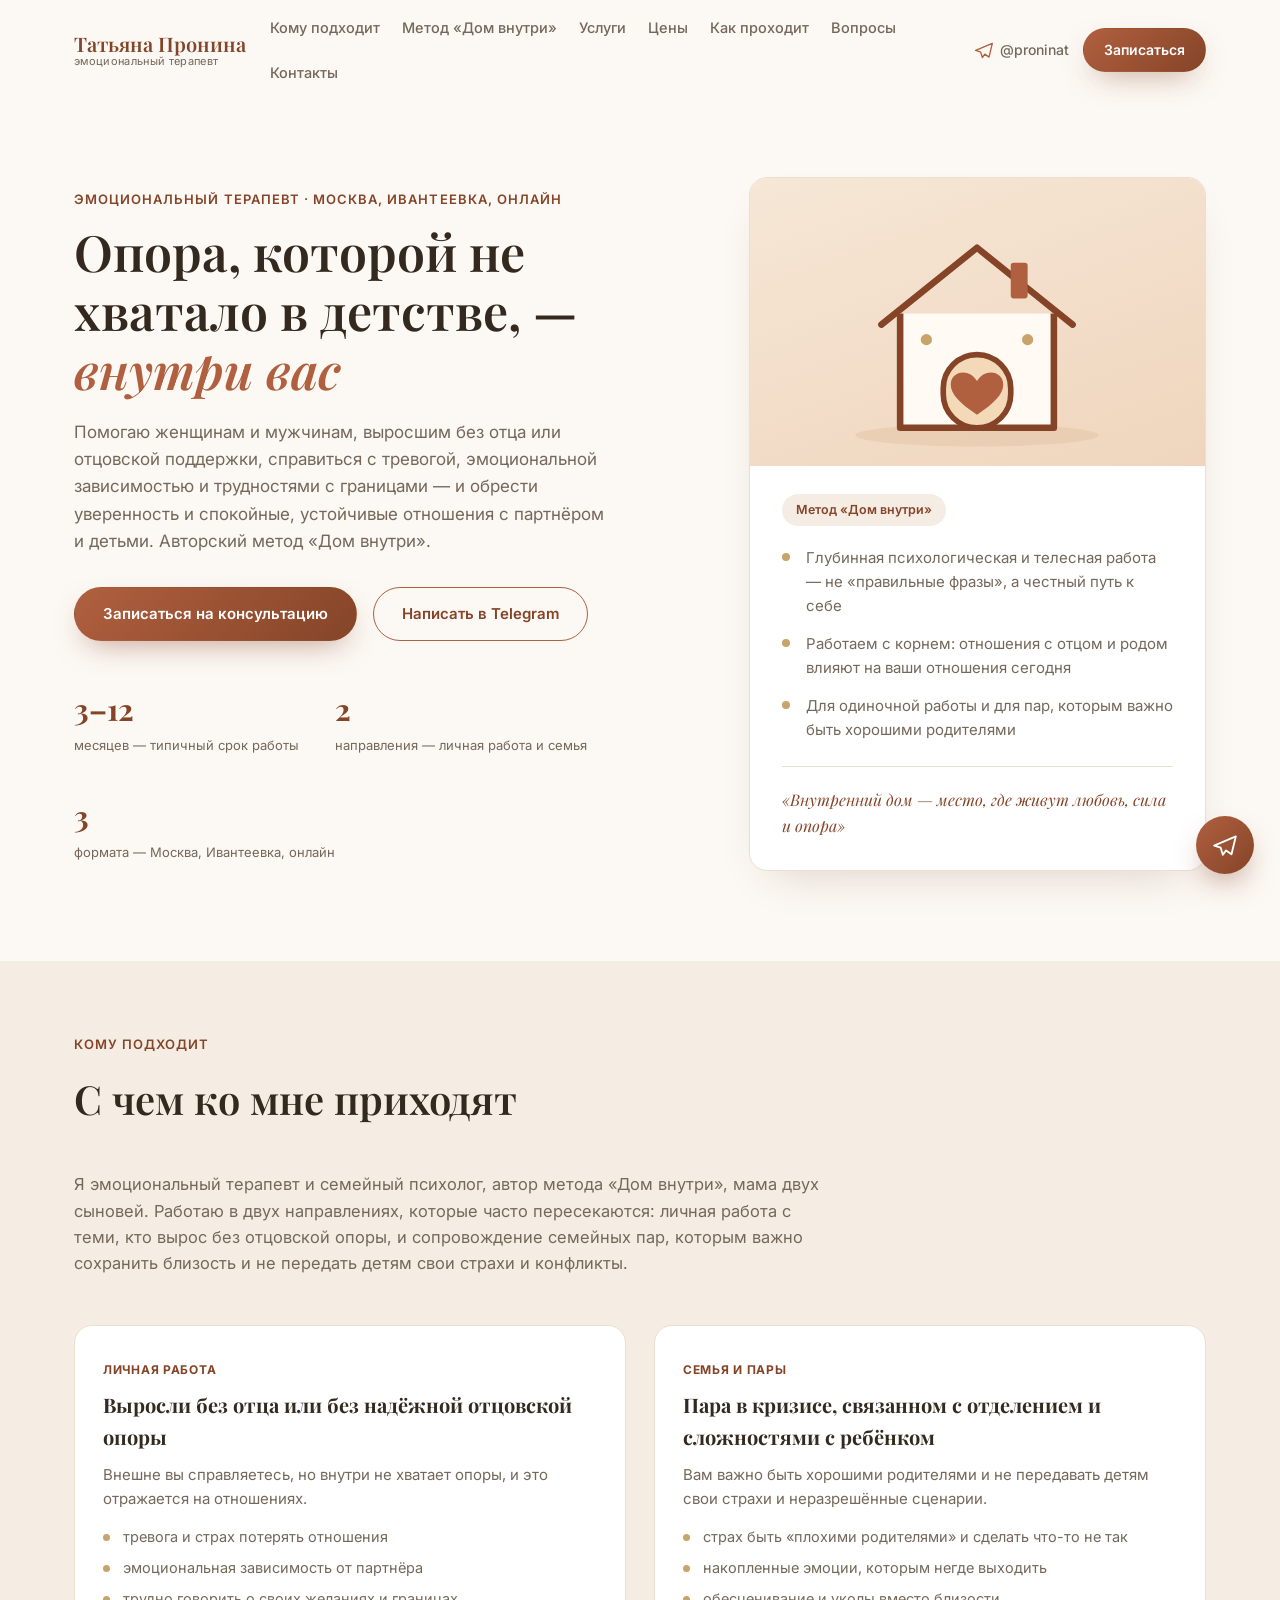
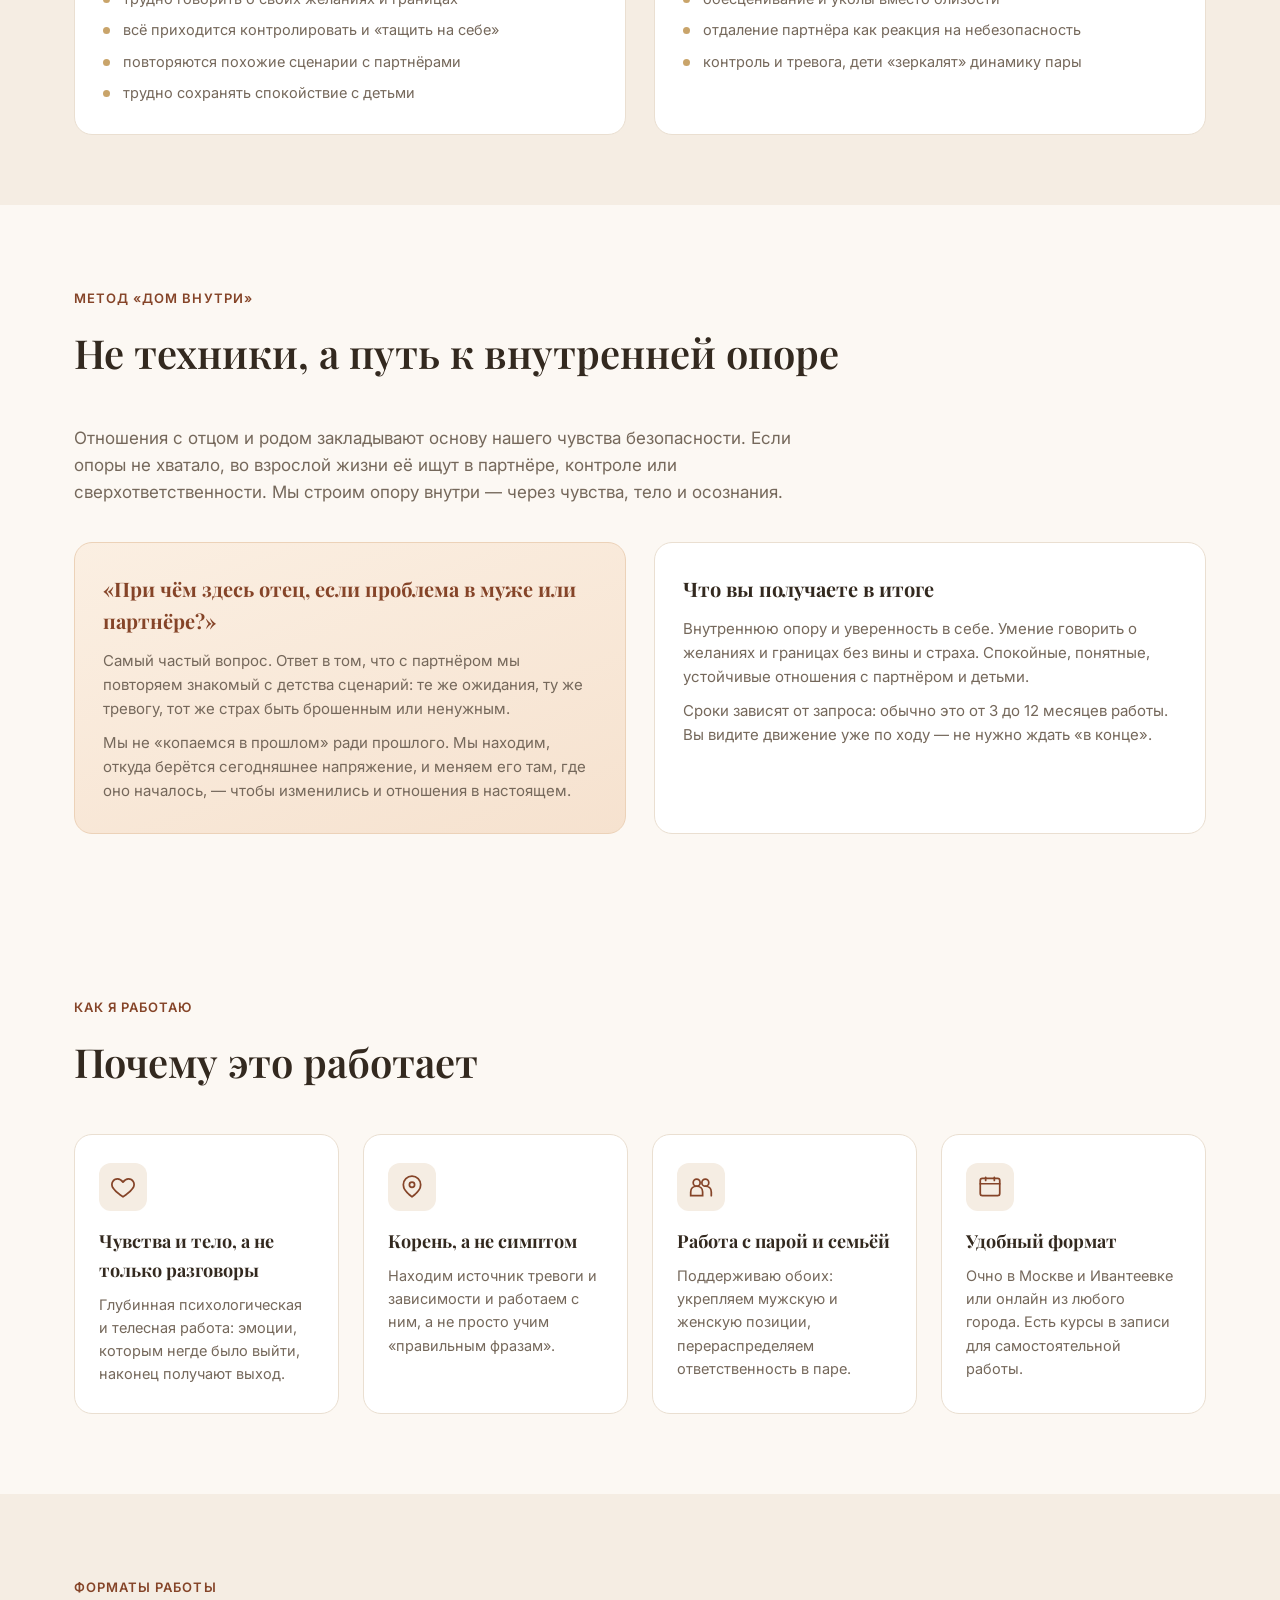
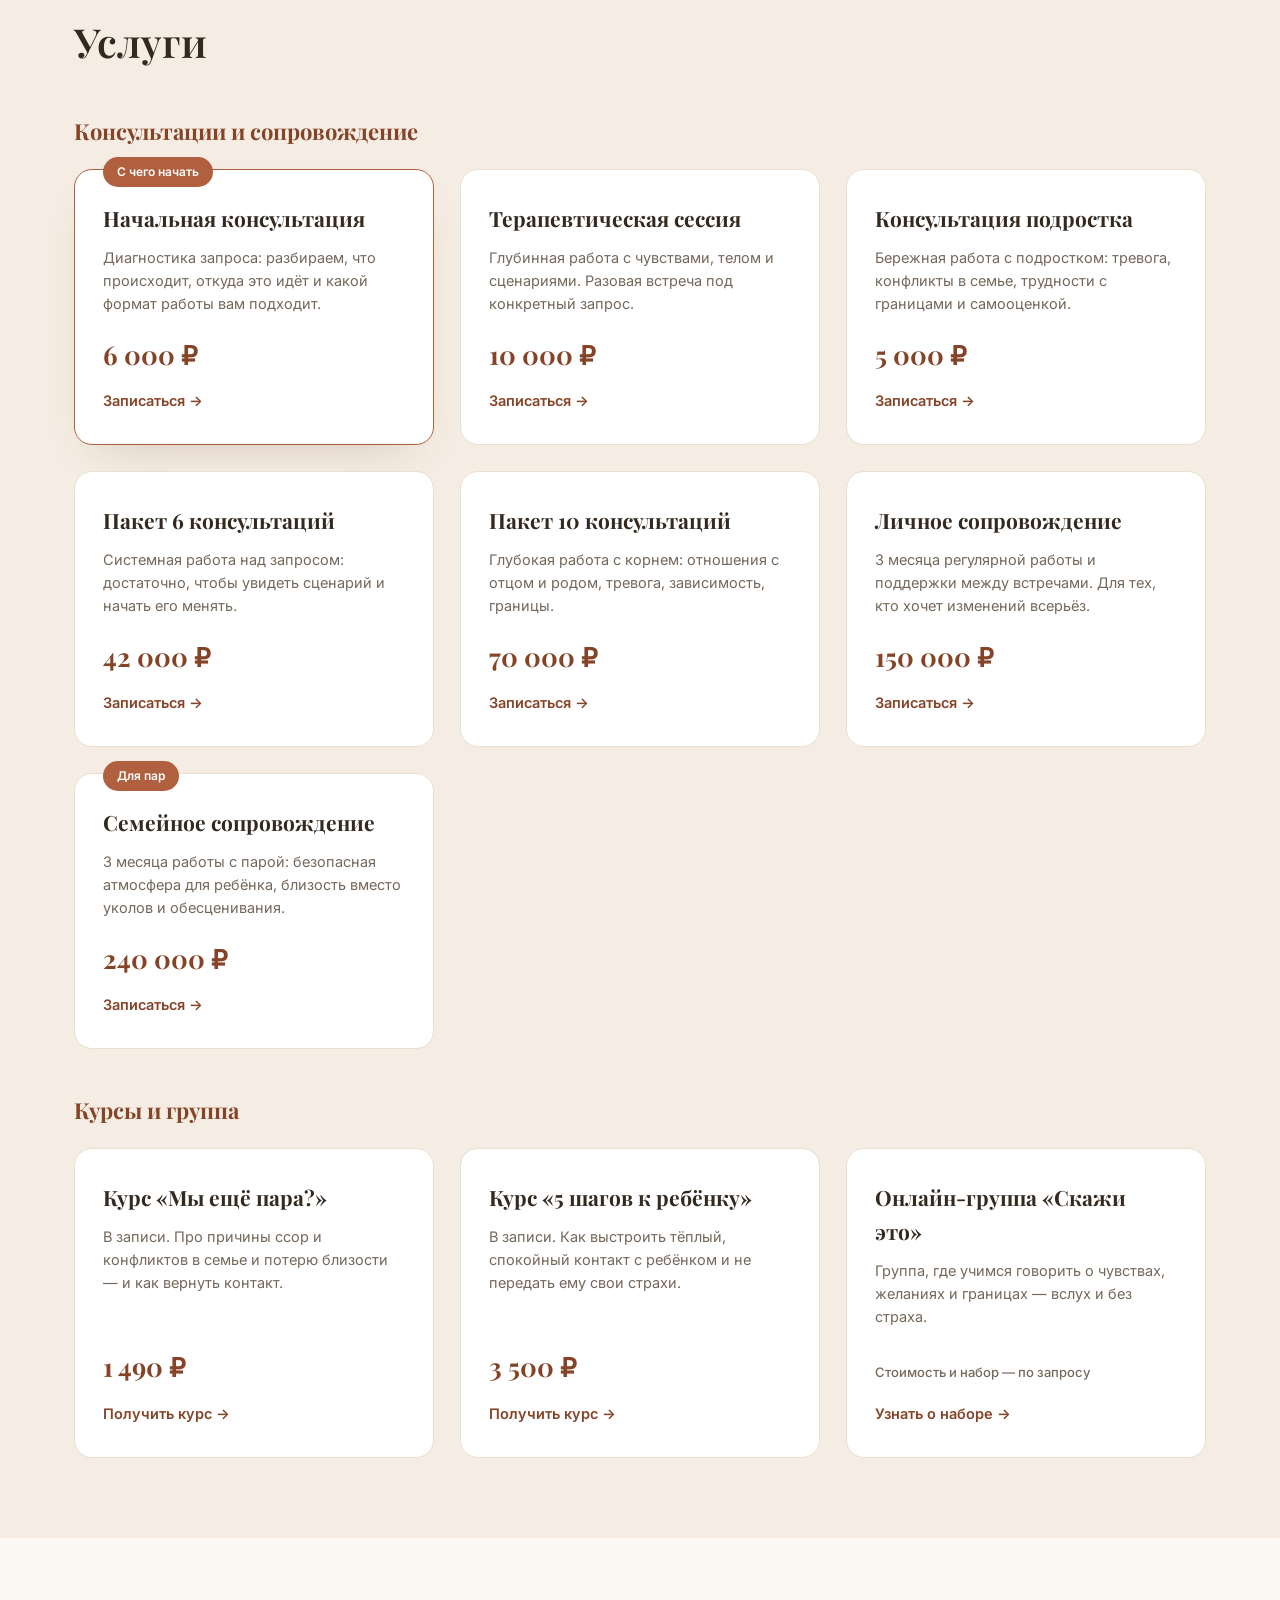
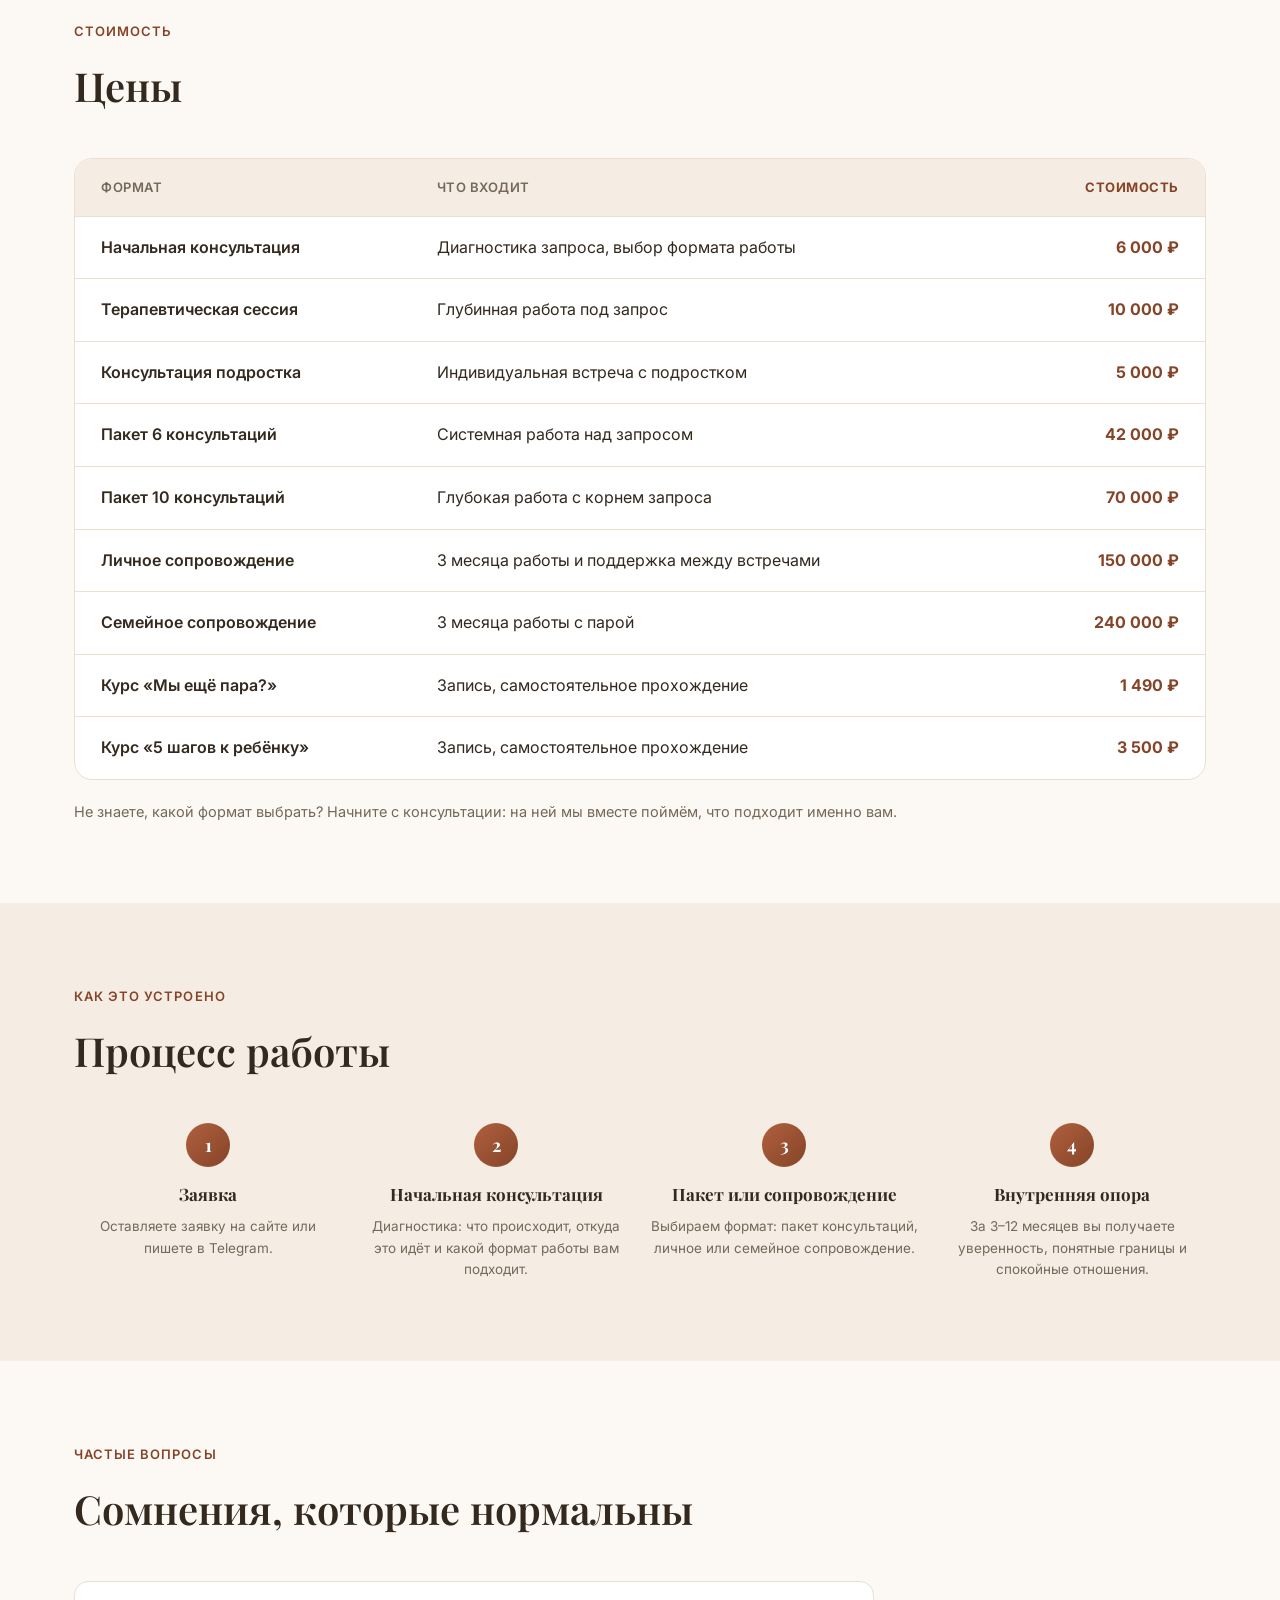
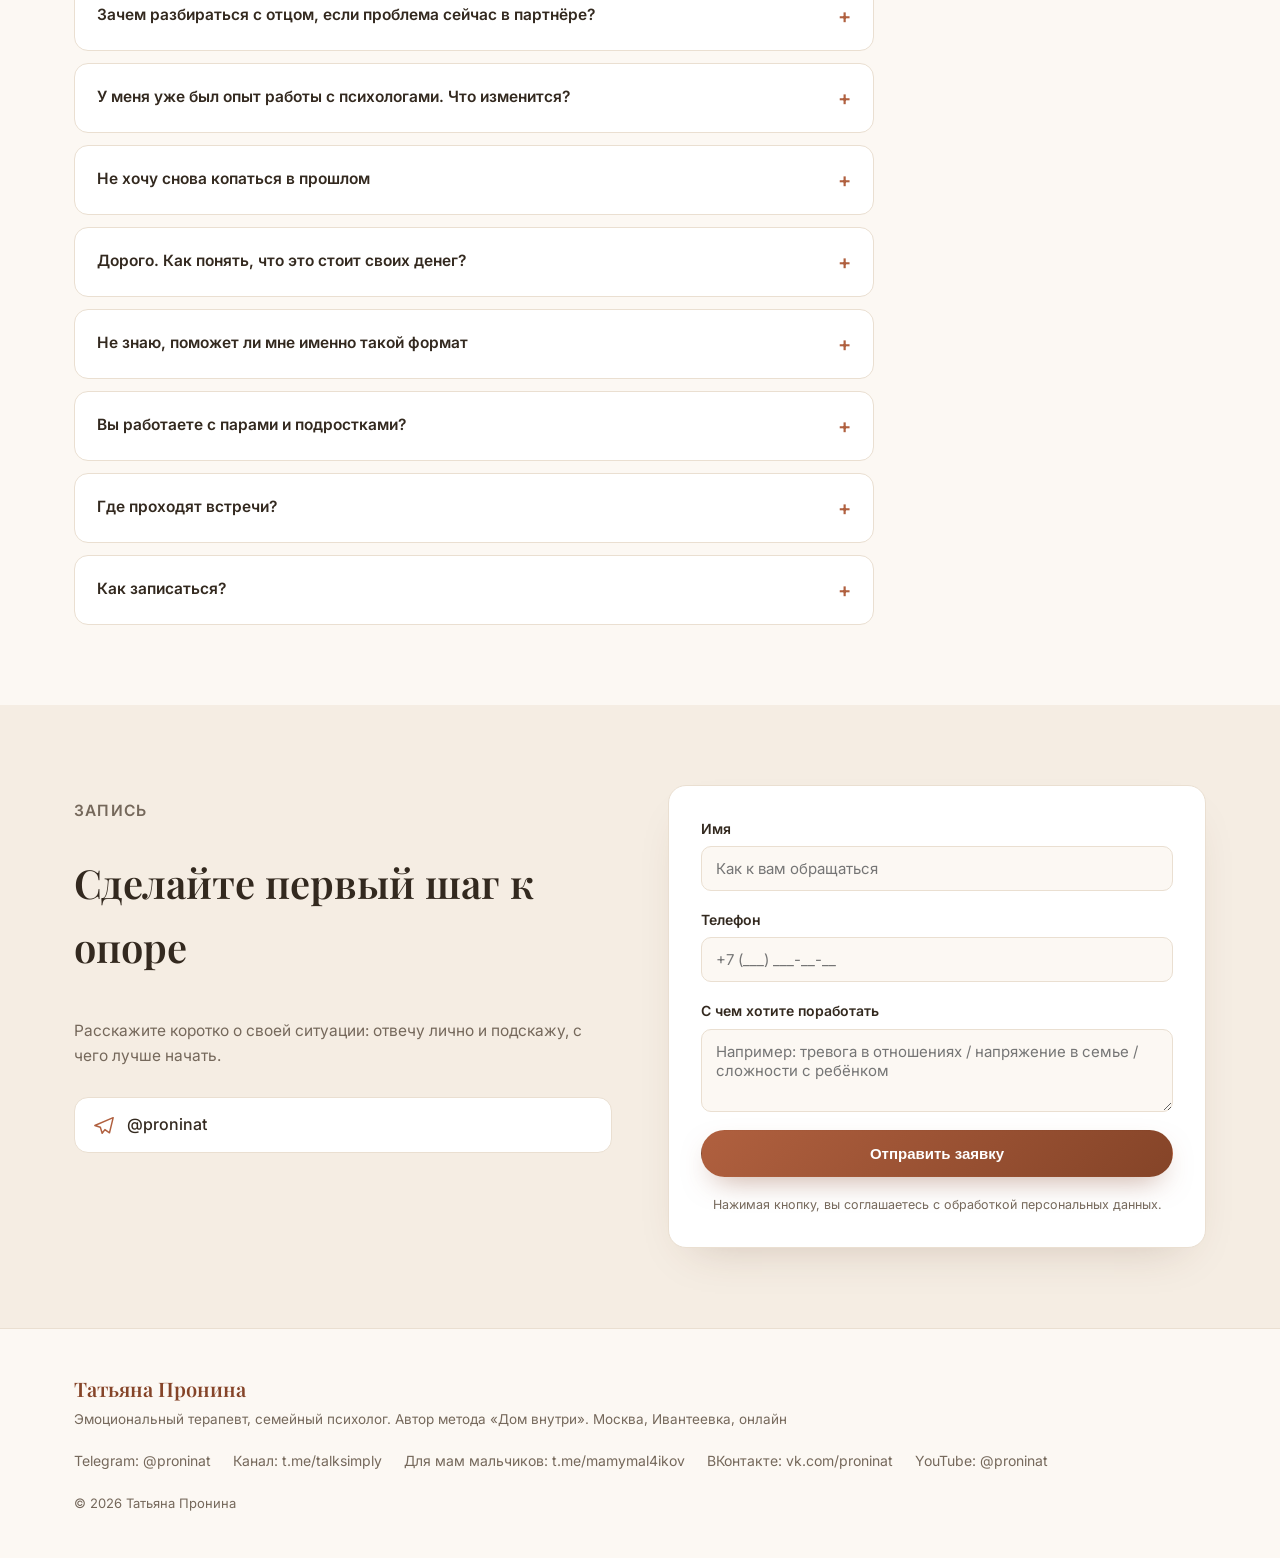
==== index.html @ ed25b2b4 "init: landing for Татьяна Пронина (Дом внутри)" ====
<!DOCTYPE html>
<html lang="ru">
<head>
<meta charset="UTF-8">
<meta name="viewport" content="width=device-width, initial-scale=1.0">
<title>Татьяна Пронина — эмоциональный терапевт | Метод «Дом внутри»</title>
<meta name="description" content="Эмоциональный терапевт Татьяна Пронина. Помогаю взрослым, выросшим без отца или отцовской поддержки, и семейным парам: тревога, зависимость в отношениях, границы, напряжение в семье. Метод «Дом внутри». Москва, Ивантеевка, онлайн.">
<link rel="preconnect" href="https://fonts.googleapis.com">
<link rel="preconnect" href="https://fonts.gstatic.com" crossorigin>
<link href="https://fonts.googleapis.com/css2?family=Playfair+Display:wght@500;600;700&family=Inter:wght@400;500;600;700;800&display=swap" rel="stylesheet">
<link rel="stylesheet" href="styles.css">
</head>
<body>

<header class="header" id="header">
  <div class="container header__inner">
    <a href="#top" class="logo">
      <span class="logo__main">Татьяна Пронина</span>
      <span class="logo__suffix">эмоциональный терапевт</span>
    </a>
    <nav class="nav" id="nav">
      <a href="#for-whom">Кому подходит</a>
      <a href="#method">Метод «Дом внутри»</a>
      <a href="#services">Услуги</a>
      <a href="#price">Цены</a>
      <a href="#process">Как проходит</a>
      <a href="#faq">Вопросы</a>
      <a href="#contact">Контакты</a>
    </nav>
    <div class="header__actions">
      <a href="https://t.me/proninat" target="_blank" rel="noopener" class="header__tg">
        <svg width="20" height="20" viewBox="0 0 24 24" fill="none"><path d="M22 4L2 12.5l6 2 2 6.5 3-4 5 3.5L22 4z" stroke="currentColor" stroke-width="1.6" stroke-linejoin="round"/></svg>
        <span>@proninat</span>
      </a>
      <a href="#contact" class="btn btn--primary btn--sm">Записаться</a>
    </div>
    <button class="burger" id="burger" aria-label="Меню">
      <span></span><span></span><span></span>
    </button>
  </div>
</header>

<main id="top">

  <!-- HERO -->
  <section class="hero">
    <div class="container hero__inner">
      <div class="hero__content">
        <p class="eyebrow">Эмоциональный терапевт · Москва, Ивантеевка, онлайн</p>
        <h1>Опора, которой не хватало в детстве, — <span>внутри вас</span></h1>
        <p class="hero__lead">Помогаю женщинам и мужчинам, выросшим без отца или отцовской поддержки, справиться с тревогой, эмоциональной зависимостью и трудностями с границами — и обрести уверенность и спокойные, устойчивые отношения с партнёром и детьми. Авторский метод «Дом внутри».</p>
        <div class="hero__cta">
          <a href="#contact" class="btn btn--primary">Записаться на консультацию</a>
          <a href="https://t.me/proninat" target="_blank" rel="noopener" class="btn btn--ghost">Написать в Telegram</a>
        </div>
        <div class="hero__stats">
          <div class="stat">
            <span class="stat__num">3–12</span>
            <span class="stat__label">месяцев — типичный срок работы</span>
          </div>
          <div class="stat">
            <span class="stat__num">2</span>
            <span class="stat__label">направления — личная работа и семья</span>
          </div>
          <div class="stat">
            <span class="stat__num">3</span>
            <span class="stat__label">формата — Москва, Ивантеевка, онлайн</span>
          </div>
        </div>
      </div>
      <div class="hero__card">
        <div class="hero__art" aria-hidden="true">
          <svg viewBox="0 0 320 260" fill="none">
            <ellipse cx="160" cy="236" rx="130" ry="12" fill="#e6c9ab" opacity=".6"/>
            <path d="M58 118L160 36l102 82" stroke="#854428" stroke-width="7" stroke-linecap="round" stroke-linejoin="round"/>
            <path d="M78 106v122h164V106" fill="#fffaf4" stroke="#854428" stroke-width="7" stroke-linejoin="round"/>
            <rect x="196" y="52" width="18" height="38" rx="3" fill="#b0603f"/>
            <rect x="124" y="150" width="72" height="78" rx="36" fill="#f3d9b8" stroke="#854428" stroke-width="6"/>
            <path d="M160 214c-18-12-28-22-28-32 0-8 6-13 13-13 6 0 11 3 15 9 4-6 9-9 15-9 7 0 13 5 13 13 0 10-10 20-28 32z" fill="#b0603f"/>
            <circle cx="106" cy="134" r="6" fill="#c9a46a"/>
            <circle cx="214" cy="134" r="6" fill="#c9a46a"/>
          </svg>
        </div>
        <div class="hero__card-body">
          <div class="hero__card-badge">Метод «Дом внутри»</div>
          <ul class="hero__card-list">
            <li>Глубинная психологическая и телесная работа — не «правильные фразы», а честный путь к себе</li>
            <li>Работаем с корнем: отношения с отцом и родом влияют на ваши отношения сегодня</li>
            <li>Для одиночной работы и для пар, которым важно быть хорошими родителями</li>
          </ul>
          <div class="hero__card-quote">«Внутренний дом — место, где живут любовь, сила и опора»</div>
        </div>
      </div>
    </div>
  </section>

  <!-- КОМУ ПОДХОДИТ -->
  <section class="about" id="for-whom">
    <div class="container">
      <p class="section-eyebrow">Кому подходит</p>
      <h2 class="section-title">С чем ко мне приходят</h2>
      <div class="about__intro">
        <p class="about__text">Я эмоциональный терапевт и семейный психолог, автор метода «Дом внутри», мама двух сыновей. Работаю в двух направлениях, которые часто пересекаются: личная работа с теми, кто вырос без отцовской опоры, и сопровождение семейных пар, которым важно сохранить близость и не передать детям свои страхи и конфликты.</p>
      </div>

      <div class="audience">
        <div class="audience__card">
          <span class="audience__tag">Личная работа</span>
          <h3>Выросли без отца или без надёжной отцовской опоры</h3>
          <p>Внешне вы справляетесь, но внутри не хватает опоры, и это отражается на отношениях.</p>
          <ul>
            <li>тревога и страх потерять отношения</li>
            <li>эмоциональная зависимость от партнёра</li>
            <li>трудно говорить о своих желаниях и границах</li>
            <li>всё приходится контролировать и «тащить на себе»</li>
            <li>повторяются похожие сценарии с партнёрами</li>
            <li>трудно сохранять спокойствие с детьми</li>
          </ul>
        </div>
        <div class="audience__card">
          <span class="audience__tag">Семья и пары</span>
          <h3>Пара в кризисе, связанном с отделением и сложностями с ребёнком</h3>
          <p>Вам важно быть хорошими родителями и не передавать детям свои страхи и неразрешённые сценарии.</p>
          <ul>
            <li>страх быть «плохими родителями» и сделать что-то не так</li>
            <li>накопленные эмоции, которым негде выходить</li>
            <li>обесценивание и уколы вместо близости</li>
            <li>отдаление партнёра как реакция на небезопасность</li>
            <li>контроль и тревога, дети «зеркалят» динамику пары</li>
          </ul>
        </div>
      </div>
    </div>
  </section>

  <!-- МЕТОД -->
  <section class="method" id="method">
    <div class="container">
      <p class="section-eyebrow">Метод «Дом внутри»</p>
      <h2 class="section-title">Не техники, а путь к внутренней опоре</h2>
      <p class="method__lead">Отношения с отцом и родом закладывают основу нашего чувства безопасности. Если опоры не хватало, во взрослой жизни её ищут в партнёре, контроле или сверхответственности. Мы строим опору внутри — через чувства, тело и осознания.</p>
      <div class="method__grid">
        <div class="method__box method__box--accent">
          <h3>«При чём здесь отец, если проблема в муже или партнёре?»</h3>
          <p>Самый частый вопрос. Ответ в том, что с партнёром мы повторяем знакомый с детства сценарий: те же ожидания, ту же тревогу, тот же страх быть брошенным или ненужным.</p>
          <p>Мы не «копаемся в прошлом» ради прошлого. Мы находим, откуда берётся сегодняшнее напряжение, и меняем его там, где оно началось, — чтобы изменились и отношения в настоящем.</p>
        </div>
        <div class="method__box">
          <h3>Что вы получаете в итоге</h3>
          <p>Внутреннюю опору и уверенность в себе. Умение говорить о желаниях и границах без вины и страха. Спокойные, понятные, устойчивые отношения с партнёром и детьми.</p>
          <p>Сроки зависят от запроса: обычно это от 3 до 12 месяцев работы. Вы видите движение уже по ходу — не нужно ждать «в конце».</p>
        </div>
      </div>
    </div>
  </section>

  <!-- ПРЕИМУЩЕСТВА -->
  <section class="principles">
    <div class="container">
      <p class="section-eyebrow">Как я работаю</p>
      <h2 class="section-title">Почему это работает</h2>
      <div class="grid-4">
        <div class="principle">
          <div class="principle__icon">
            <svg width="26" height="26" viewBox="0 0 24 24" fill="none"><path d="M12 21s-7-4.35-9.5-8.5C.5 8.5 3 4.5 7 4.5c2 0 3.5 1 5 3 1.5-2 3-3 5-3 4 0 6.5 4 4.5 8-2.5 4.15-9.5 8.5-9.5 8.5z" stroke="currentColor" stroke-width="1.6" stroke-linejoin="round"/></svg>
          </div>
          <h3>Чувства и тело, а не только разговоры</h3>
          <p>Глубинная психологическая и телесная работа: эмоции, которым негде было выйти, наконец получают выход.</p>
        </div>
        <div class="principle">
          <div class="principle__icon">
            <svg width="26" height="26" viewBox="0 0 24 24" fill="none"><path d="M12 21c4.97-3.4 8-7.03 8-11a8 8 0 10-16 0c0 3.97 3.03 7.6 8 11z" stroke="currentColor" stroke-width="1.6" stroke-linejoin="round"/><circle cx="12" cy="10" r="2.4" stroke="currentColor" stroke-width="1.6"/></svg>
          </div>
          <h3>Корень, а не симптом</h3>
          <p>Находим источник тревоги и зависимости и работаем с ним, а не просто учим «правильным фразам».</p>
        </div>
        <div class="principle">
          <div class="principle__icon">
            <svg width="26" height="26" viewBox="0 0 24 24" fill="none"><circle cx="8" cy="8" r="3.2" stroke="currentColor" stroke-width="1.6"/><circle cx="16" cy="8" r="3.2" stroke="currentColor" stroke-width="1.6"/><path d="M8 11.3c-3 0-5.5 2-5.5 5.2V20h11v-3.5c0-3.2-2.5-5.2-5.5-5.2zM16 11.3c3 0 5.5 2 5.5 5.2V20" stroke="currentColor" stroke-width="1.6" stroke-linecap="round"/></svg>
          </div>
          <h3>Работа с парой и семьёй</h3>
          <p>Поддерживаю обоих: укрепляем мужскую и женскую позиции, перераспределяем ответственность в паре.</p>
        </div>
        <div class="principle">
          <div class="principle__icon">
            <svg width="26" height="26" viewBox="0 0 24 24" fill="none"><rect x="3" y="4" width="18" height="16" rx="2" stroke="currentColor" stroke-width="1.6"/><path d="M3 9h18M8 3v3M16 3v3" stroke="currentColor" stroke-width="1.6" stroke-linecap="round"/></svg>
          </div>
          <h3>Удобный формат</h3>
          <p>Очно в Москве и Ивантеевке или онлайн из любого города. Есть курсы в записи для самостоятельной работы.</p>
        </div>
      </div>
    </div>
  </section>

  <!-- УСЛУГИ -->
  <section class="services" id="services">
    <div class="container">
      <p class="section-eyebrow">Форматы работы</p>
      <h2 class="section-title">Услуги</h2>

      <h3 class="services__sub">Консультации и сопровождение</h3>
      <div class="services-grid">
        <div class="service service--accent">
          <span class="service__badge">С чего начать</span>
          <h3>Начальная консультация</h3>
          <p>Диагностика запроса: разбираем, что происходит, откуда это идёт и какой формат работы вам подходит.</p>
          <div class="service__price">6 000 ₽</div>
          <a href="#contact" class="service__link">Записаться →</a>
        </div>
        <div class="service">
          <h3>Терапевтическая сессия</h3>
          <p>Глубинная работа с чувствами, телом и сценариями. Разовая встреча под конкретный запрос.</p>
          <div class="service__price">10 000 ₽</div>
          <a href="#contact" class="service__link">Записаться →</a>
        </div>
        <div class="service">
          <h3>Консультация подростка</h3>
          <p>Бережная работа с подростком: тревога, конфликты в семье, трудности с границами и самооценкой.</p>
          <div class="service__price">5 000 ₽</div>
          <a href="#contact" class="service__link">Записаться →</a>
        </div>
        <div class="service">
          <h3>Пакет 6 консультаций</h3>
          <p>Системная работа над запросом: достаточно, чтобы увидеть сценарий и начать его менять.</p>
          <div class="service__price">42 000 ₽</div>
          <a href="#contact" class="service__link">Записаться →</a>
        </div>
        <div class="service">
          <h3>Пакет 10 консультаций</h3>
          <p>Глубокая работа с корнем: отношения с отцом и родом, тревога, зависимость, границы.</p>
          <div class="service__price">70 000 ₽</div>
          <a href="#contact" class="service__link">Записаться →</a>
        </div>
        <div class="service">
          <h3>Личное сопровождение</h3>
          <p>3 месяца регулярной работы и поддержки между встречами. Для тех, кто хочет изменений всерьёз.</p>
          <div class="service__price">150 000 ₽</div>
          <a href="#contact" class="service__link">Записаться →</a>
        </div>
        <div class="service">
          <span class="service__badge">Для пар</span>
          <h3>Семейное сопровождение</h3>
          <p>3 месяца работы с парой: безопасная атмосфера для ребёнка, близость вместо уколов и обесценивания.</p>
          <div class="service__price">240 000 ₽</div>
          <a href="#contact" class="service__link">Записаться →</a>
        </div>
      </div>

      <h3 class="services__sub">Курсы и группа</h3>
      <div class="services-grid">
        <div class="service">
          <h3>Курс «Мы ещё пара?»</h3>
          <p>В записи. Про причины ссор и конфликтов в семье и потерю близости — и как вернуть контакт.</p>
          <div class="service__price">1 490 ₽</div>
          <a href="#contact" class="service__link">Получить курс →</a>
        </div>
        <div class="service">
          <h3>Курс «5 шагов к ребёнку»</h3>
          <p>В записи. Как выстроить тёплый, спокойный контакт с ребёнком и не передать ему свои страхи.</p>
          <div class="service__price">3 500 ₽</div>
          <a href="#contact" class="service__link">Получить курс →</a>
        </div>
        <div class="service">
          <h3>Онлайн-группа «Скажи это»</h3>
          <p>Группа, где учимся говорить о чувствах, желаниях и границах — вслух и без страха.</p>
          <div class="service__price"><small>Стоимость и набор — по запросу</small></div>
          <a href="#contact" class="service__link">Узнать о наборе →</a>
        </div>
      </div>
    </div>
  </section>

  <!-- ПРАЙС -->
  <section class="price" id="price">
    <div class="container">
      <p class="section-eyebrow">Стоимость</p>
      <h2 class="section-title">Цены</h2>
      <div class="price__table">
        <div class="price__row price__row--head">
          <span>Формат</span><span>Что входит</span><span>Стоимость</span>
        </div>
        <div class="price__row"><span>Начальная консультация</span><span>Диагностика запроса, выбор формата работы</span><span>6 000 ₽</span></div>
        <div class="price__row"><span>Терапевтическая сессия</span><span>Глубинная работа под запрос</span><span>10 000 ₽</span></div>
        <div class="price__row"><span>Консультация подростка</span><span>Индивидуальная встреча с подростком</span><span>5 000 ₽</span></div>
        <div class="price__row"><span>Пакет 6 консультаций</span><span>Системная работа над запросом</span><span>42 000 ₽</span></div>
        <div class="price__row"><span>Пакет 10 консультаций</span><span>Глубокая работа с корнем запроса</span><span>70 000 ₽</span></div>
        <div class="price__row"><span>Личное сопровождение</span><span>3 месяца работы и поддержка между встречами</span><span>150 000 ₽</span></div>
        <div class="price__row"><span>Семейное сопровождение</span><span>3 месяца работы с парой</span><span>240 000 ₽</span></div>
        <div class="price__row"><span>Курс «Мы ещё пара?»</span><span>Запись, самостоятельное прохождение</span><span>1 490 ₽</span></div>
        <div class="price__row"><span>Курс «5 шагов к ребёнку»</span><span>Запись, самостоятельное прохождение</span><span>3 500 ₽</span></div>
      </div>
      <p class="price__note">Не знаете, какой формат выбрать? Начните с консультации: на ней мы вместе поймём, что подходит именно вам.</p>
    </div>
  </section>

  <!-- ПРОЦЕСС -->
  <section class="process" id="process">
    <div class="container">
      <p class="section-eyebrow">Как это устроено</p>
      <h2 class="section-title">Процесс работы</h2>
      <div class="steps">
        <div class="step">
          <div class="step__num">1</div>
          <h3>Заявка</h3>
          <p>Оставляете заявку на сайте или пишете в Telegram.</p>
        </div>
        <div class="step">
          <div class="step__num">2</div>
          <h3>Начальная консультация</h3>
          <p>Диагностика: что происходит, откуда это идёт и какой формат работы вам подходит.</p>
        </div>
        <div class="step">
          <div class="step__num">3</div>
          <h3>Пакет или сопровождение</h3>
          <p>Выбираем формат: пакет консультаций, личное или семейное сопровождение.</p>
        </div>
        <div class="step">
          <div class="step__num">4</div>
          <h3>Внутренняя опора</h3>
          <p>За 3–12 месяцев вы получаете уверенность, понятные границы и спокойные отношения.</p>
        </div>
      </div>
    </div>
  </section>

  <!-- FAQ -->
  <section class="faq" id="faq">
    <div class="container">
      <p class="section-eyebrow">Частые вопросы</p>
      <h2 class="section-title">Сомнения, которые нормальны</h2>
      <div class="faq__list">
        <details class="faq__item">
          <summary>Зачем разбираться с отцом, если проблема сейчас в партнёре?</summary>
          <p>Потому что с партнёром мы часто повторяем то, что знаем с детства: те же ожидания, тот же страх потери. Мы не копаемся в прошлом ради прошлого, а находим источник сегодняшнего напряжения и меняем его там, где оно началось. Тогда меняются и отношения в настоящем.</p>
        </details>
        <details class="faq__item">
          <summary>У меня уже был опыт работы с психологами. Что изменится?</summary>
          <p>Если раньше вы работали на уровне понимания и разговоров, но ощущение опоры не появилось, значит, не хватало глубины. Метод «Дом внутри» соединяет психологическую и телесную работу: меняется не только то, что вы знаете о себе, но и то, что вы чувствуете.</p>
        </details>
        <details class="faq__item">
          <summary>Не хочу снова копаться в прошлом</summary>
          <p>Мы не возвращаемся в прошлое ради боли. Прошлое важно ровно настолько, насколько оно влияет на вас сейчас. Темп задаёте вы, никто не заставляет проживать больше, чем вы готовы.</p>
        </details>
        <details class="faq__item">
          <summary>Дорого. Как понять, что это стоит своих денег?</summary>
          <p>Начните с начальной консультации (6 000 ₽): за одну встречу вы увидите, что происходит и подходит ли вам такой формат. Дальше можно выбрать пакет консультаций, он выходит выгоднее разовых сессий, или курс в записи от 1 490 ₽.</p>
        </details>
        <details class="faq__item">
          <summary>Не знаю, поможет ли мне именно такой формат</summary>
          <p>Именно для этого есть начальная консультация: мы вместе определяем запрос и подбираем формат. Если подойдёт курс в записи или группа вместо индивидуальной работы, я так и скажу.</p>
        </details>
        <details class="faq__item">
          <summary>Вы работаете с парами и подростками?</summary>
          <p>Да. Есть семейное сопровождение на 3 месяца для пар и отдельная консультация для подростков. Часто пара приходит из-за сложностей с ребёнком, и мы работаем с динамикой между партнёрами, потому что дети её «зеркалят».</p>
        </details>
        <details class="faq__item">
          <summary>Где проходят встречи?</summary>
          <p>Очно в Москве и Ивантеевке (Московская область), а также онлайн из любого города.</p>
        </details>
        <details class="faq__item">
          <summary>Как записаться?</summary>
          <p>Оставьте заявку в форме ниже или напишите напрямую в Telegram: @proninat.</p>
        </details>
      </div>
    </div>
  </section>

  <!-- ФОРМА -->
  <section class="form-section" id="contact">
    <div class="container form-section__inner">
      <div class="form-section__text">
        <p class="section-eyebrow">Запись</p>
        <h2 class="section-title">Сделайте первый шаг к опоре</h2>
        <p>Расскажите коротко о своей ситуации: отвечу лично и подскажу, с чего лучше начать.</p>
        <div class="form-section__contacts">
          <a href="https://t.me/proninat" target="_blank" rel="noopener" class="contact-card">
            <svg width="22" height="22" viewBox="0 0 24 24" fill="none"><path d="M22 4L2 12.5l6 2 2 6.5 3-4 5 3.5L22 4z" stroke="currentColor" stroke-width="1.6" stroke-linejoin="round"/></svg>
            <span>@proninat</span>
          </a>
        </div>
      </div>
      <form class="form" id="leadForm">
        <input type="text" name="_gotcha" style="display:none" tabindex="-1" autocomplete="off">
        <label>
          <span>Имя</span>
          <input type="text" name="name" placeholder="Как к вам обращаться" required>
        </label>
        <label>
          <span>Телефон</span>
          <input type="tel" name="phone" placeholder="+7 (___) ___-__-__" required>
        </label>
        <label>
          <span>С чем хотите поработать</span>
          <textarea name="comment" rows="3" placeholder="Например: тревога в отношениях / напряжение в семье / сложности с ребёнком"></textarea>
        </label>
        <button type="submit" class="btn btn--primary btn--block">Отправить заявку</button>
        <p class="form__hint">Нажимая кнопку, вы соглашаетесь с обработкой персональных данных.</p>
      </form>
    </div>
  </section>

</main>

<footer class="footer">
  <div class="container footer__inner">
    <div class="footer__brand">
      <span class="logo__main">Татьяна Пронина</span>
      <p>Эмоциональный терапевт, семейный психолог. Автор метода «Дом внутри». Москва, Ивантеевка, онлайн</p>
    </div>
    <div class="footer__links">
      <a href="https://t.me/proninat" target="_blank" rel="noopener">Telegram: @proninat</a>
      <a href="https://t.me/talksimply" target="_blank" rel="noopener">Канал: t.me/talksimply</a>
      <a href="https://t.me/mamymal4ikov" target="_blank" rel="noopener">Для мам мальчиков: t.me/mamymal4ikov</a>
      <a href="https://vk.com/proninat" target="_blank" rel="noopener">ВКонтакте: vk.com/proninat</a>
      <a href="https://youtube.com/@proninat" target="_blank" rel="noopener">YouTube: @proninat</a>
    </div>
    <div class="footer__copy">
      <span>© <span id="year"></span> Татьяна Пронина</span>
    </div>
  </div>
</footer>

<a href="https://t.me/proninat" target="_blank" rel="noopener" class="fab" aria-label="Написать в Telegram">
  <svg width="26" height="26" viewBox="0 0 24 24" fill="none"><path d="M22 4L2 12.5l6 2 2 6.5 3-4 5 3.5L22 4z" stroke="currentColor" stroke-width="1.7" stroke-linejoin="round"/></svg>
</a>

<script src="script.js"></script>
</body>
</html>
---- styles.css ----
:root {
  --bg: #fcf8f3;
  --bg-alt: #f5ede3;
  --surface: #ffffff;
  --ink: #33291f;
  --ink-soft: #75685b;
  --accent: #b0603f;
  --accent-dark: #854428;
  --gold: #c9a46a;
  --border: #eadfd1;
  --shadow: 0 20px 45px -25px rgba(90, 50, 30, 0.25);
  --radius: 18px;
  --font-head: 'Playfair Display', serif;
  --font-body: 'Inter', sans-serif;
}

* { box-sizing: border-box; margin: 0; padding: 0; }
html { scroll-behavior: smooth; }
body {
  font-family: var(--font-body);
  background: var(--bg);
  color: var(--ink);
  line-height: 1.6;
  -webkit-font-smoothing: antialiased;
}
img { max-width: 100%; display: block; }
a { color: inherit; text-decoration: none; }
ul { list-style: none; }

.container { max-width: 1180px; margin: 0 auto; padding: 0 24px; }

.section-eyebrow, .eyebrow {
  display: inline-block;
  font-size: 13px;
  font-weight: 600;
  letter-spacing: 0.08em;
  text-transform: uppercase;
  color: var(--accent-dark);
  margin-bottom: 12px;
}
.section-title {
  font-family: var(--font-head);
  font-size: clamp(28px, 3.4vw, 40px);
  font-weight: 600;
  margin-bottom: 40px;
  color: var(--ink);
}

.btn {
  display: inline-flex;
  align-items: center;
  justify-content: center;
  gap: 8px;
  padding: 14px 28px;
  border-radius: 999px;
  font-weight: 600;
  font-size: 15px;
  border: 1.5px solid transparent;
  cursor: pointer;
  transition: transform 0.2s ease, box-shadow 0.2s ease, background 0.2s ease;
  white-space: nowrap;
}
.btn--primary {
  background: linear-gradient(135deg, var(--accent), var(--accent-dark));
  color: #fff;
  box-shadow: 0 12px 30px -12px rgba(133, 68, 40, 0.55);
}
.btn--primary:hover { transform: translateY(-2px); box-shadow: 0 16px 36px -12px rgba(133, 68, 40, 0.6); }
.btn--ghost {
  background: transparent;
  border-color: var(--accent);
  color: var(--accent-dark);
}
.btn--ghost:hover { background: rgba(176, 96, 63, 0.08); }
.btn--sm { padding: 10px 20px; font-size: 14px; }
.btn--block { width: 100%; }

/* HEADER */
.header {
  position: sticky;
  top: 0;
  z-index: 100;
  background: rgba(252, 248, 243, 0.9);
  backdrop-filter: blur(10px);
  border-bottom: 1px solid transparent;
  transition: border-color 0.2s ease, box-shadow 0.2s ease;
}
.header.scrolled { border-color: var(--border); box-shadow: 0 8px 24px -20px rgba(90,50,30,0.3); }
.header__inner {
  display: flex;
  align-items: center;
  justify-content: space-between;
  gap: 24px;
  min-width: 0;
  padding: 16px 24px;
}
.logo { display: flex; flex-direction: column; align-items: flex-start; line-height: 1.1; flex-shrink: 0; }
.logo__main { font-family: var(--font-head); font-weight: 600; font-size: 20px; color: var(--accent-dark); }
.logo__suffix { font-size: 11px; color: var(--ink-soft); letter-spacing: 0.03em; }

.nav { display: flex; gap: 22px; flex-wrap: wrap; }
.nav a { font-size: 14.5px; font-weight: 500; color: var(--ink-soft); white-space: nowrap; transition: color 0.2s ease; }
.nav a:hover { color: var(--accent-dark); }

.header__actions { display: flex; align-items: center; gap: 14px; flex-shrink: 0; }
.header__tg { display: flex; align-items: center; gap: 6px; font-size: 14px; font-weight: 500; color: var(--ink-soft); }
.header__tg svg { color: var(--accent); }
.header__tg:hover { color: var(--accent-dark); }

.burger { display: none; flex-direction: column; justify-content: center; gap: 5px; width: 36px; height: 36px; background: none; border: none; cursor: pointer; }
.burger span { display: block; height: 2px; width: 100%; background: var(--ink); border-radius: 2px; transition: 0.25s ease; }
.burger.is-open span:nth-child(1) { transform: translateY(7px) rotate(45deg); }
.burger.is-open span:nth-child(2) { opacity: 0; }
.burger.is-open span:nth-child(3) { transform: translateY(-7px) rotate(-45deg); }

/* HERO */
.hero { padding: 76px 0 90px; overflow: hidden; }
.hero__inner {
  display: grid;
  grid-template-columns: 1.15fr 0.85fr;
  gap: 56px;
  align-items: center;
}
.hero h1 {
  font-family: var(--font-head);
  font-size: clamp(32px, 4.3vw, 50px);
  font-weight: 600;
  line-height: 1.18;
  margin-bottom: 20px;
  color: var(--ink);
}
.hero h1 span { color: var(--accent); font-style: italic; }
.hero__lead { font-size: 17px; color: var(--ink-soft); max-width: 540px; margin-bottom: 32px; }
.hero__cta { display: flex; gap: 16px; flex-wrap: wrap; margin-bottom: 44px; }

.hero__stats { display: flex; gap: 36px; flex-wrap: wrap; }
.stat { display: flex; flex-direction: column; }
.stat__num, .stat__suffix { font-family: var(--font-head); font-size: 30px; font-weight: 700; color: var(--accent-dark); display: inline; }
.stat__label { font-size: 13px; color: var(--ink-soft); margin-top: 2px; }

.hero__card {
  background: var(--surface);
  border-radius: var(--radius);
  box-shadow: var(--shadow);
  border: 1px solid var(--border);
  position: relative;
  overflow: hidden;
}
.hero__card-photo {
  width: 100%;
  aspect-ratio: 3 / 4;
  object-fit: cover;
  object-position: top center;
}
.hero__card-body { padding: 28px 32px 32px; }
.hero__card-badge {
  display: inline-block;
  background: var(--bg-alt);
  color: var(--accent-dark);
  font-size: 12.5px;
  font-weight: 600;
  padding: 6px 14px;
  border-radius: 999px;
  margin-bottom: 20px;
}
.hero__card-list { display: flex; flex-direction: column; gap: 14px; margin-bottom: 24px; }
.hero__card-list li {
  position: relative;
  padding-left: 24px;
  font-size: 15px;
  color: var(--ink-soft);
}
.hero__card-list li::before {
  content: "";
  position: absolute;
  left: 0; top: 7px;
  width: 8px; height: 8px;
  border-radius: 50%;
  background: var(--gold);
}
.hero__card-quote {
  font-family: var(--font-head);
  font-style: italic;
  font-size: 16px;
  color: var(--accent-dark);
  border-top: 1px solid var(--border);
  padding-top: 20px;
}

/* ABOUT */
.about { padding: 70px 0; background: var(--bg-alt); }
.about__intro { display: flex; gap: 40px; align-items: center; margin-bottom: 48px; }
.about__photo {
  width: 220px;
  height: 220px;
  border-radius: 50%;
  object-fit: cover;
  flex-shrink: 0;
  box-shadow: var(--shadow);
  border: 4px solid var(--surface);
}
.about__text { font-size: 16.5px; color: var(--ink-soft); max-width: 760px; margin-bottom: 0; }
.audience { display: grid; grid-template-columns: 1fr 1fr; gap: 28px; }
.audience__card {
  background: var(--surface);
  border-radius: var(--radius);
  padding: 30px 28px;
  border: 1px solid var(--border);
}
.audience__icon {
  width: 52px; height: 52px;
  border-radius: 14px;
  background: linear-gradient(135deg, rgba(176,96,63,0.12), rgba(201,164,106,0.12));
  color: var(--accent-dark);
  display: flex; align-items: center; justify-content: center;
  margin-bottom: 18px;
}
.audience__card h3 { font-family: var(--font-head); font-size: 20px; margin-bottom: 10px; }
.audience__card p { font-size: 15px; color: var(--ink-soft); }

/* PRINCIPLES */
.principles { padding: 80px 0; }
.grid-4 { display: grid; grid-template-columns: repeat(4, 1fr); gap: 24px; }
.principle {
  background: var(--surface);
  border: 1px solid var(--border);
  border-radius: var(--radius);
  padding: 28px 24px;
}
.principle__icon {
  width: 48px; height: 48px;
  border-radius: 12px;
  background: var(--bg-alt);
  color: var(--accent-dark);
  display: flex; align-items: center; justify-content: center;
  margin-bottom: 16px;
}
.principle h3 { font-family: var(--font-head); font-size: 18px; margin-bottom: 8px; }
.principle p { font-size: 14.5px; color: var(--ink-soft); }

/* SERVICES */
.services { padding: 80px 0; background: var(--bg-alt); }
.grid-3 { display: grid; grid-template-columns: repeat(2, 1fr); gap: 26px; max-width: 780px; margin: 0 auto; }
.service {
  background: var(--surface);
  border: 1px solid var(--border);
  border-radius: var(--radius);
  padding: 32px 28px;
  position: relative;
  display: flex;
  flex-direction: column;
}
.service--accent { border-color: var(--accent); box-shadow: var(--shadow); transform: translateY(-6px); }
.service__badge {
  position: absolute;
  top: -13px; left: 28px;
  background: var(--accent);
  color: #fff;
  font-size: 12px;
  font-weight: 600;
  padding: 5px 14px;
  border-radius: 999px;
}
.service h3 { font-family: var(--font-head); font-size: 21px; margin-bottom: 10px; }
.service p { font-size: 14.5px; color: var(--ink-soft); flex-grow: 1; margin-bottom: 18px; }
.service__price { font-family: var(--font-head); font-size: 26px; font-weight: 700; color: var(--accent-dark); margin-bottom: 14px; }
.service__link { font-size: 14.5px; font-weight: 600; color: var(--accent-dark); }
.service__link:hover { text-decoration: underline; }

/* PRICE */
.price { padding: 80px 0; }
.price__table { border: 1px solid var(--border); border-radius: var(--radius); overflow: hidden; background: var(--surface); }
.price__row {
  display: grid;
  grid-template-columns: 1.1fr 1.6fr 0.9fr;
  gap: 16px;
  padding: 18px 26px;
  border-bottom: 1px solid var(--border);
  align-items: center;
}
.price__row:last-child { border-bottom: none; }
.price__row--head {
  background: var(--bg-alt);
  font-size: 13px;
  font-weight: 600;
  text-transform: uppercase;
  letter-spacing: 0.04em;
  color: var(--ink-soft);
}
.price__row span:first-child { font-weight: 600; }
.price__row span:last-child { font-weight: 700; color: var(--accent-dark); text-align: right; }
.price__note { margin-top: 20px; font-size: 14.5px; color: var(--ink-soft); }

/* PROCESS */
.process { padding: 80px 0; background: var(--bg-alt); }
.steps { display: grid; grid-template-columns: repeat(4, 1fr); gap: 20px; }
.step { text-align: center; }
.step__num {
  width: 44px; height: 44px;
  border-radius: 50%;
  background: linear-gradient(135deg, var(--accent), var(--accent-dark));
  color: #fff;
  font-family: var(--font-head);
  font-weight: 700;
  font-size: 18px;
  display: flex; align-items: center; justify-content: center;
  margin: 0 auto 14px;
}
.step h3 { font-family: var(--font-head); font-size: 17px; margin-bottom: 8px; }
.step p { font-size: 13.5px; color: var(--ink-soft); }

/* FAQ */
.faq { padding: 80px 0; }
.faq__list { max-width: 800px; display: flex; flex-direction: column; gap: 12px; }
.faq__item {
  background: var(--surface);
  border: 1px solid var(--border);
  border-radius: 14px;
  padding: 18px 22px;
}
.faq__item summary {
  cursor: pointer;
  font-weight: 600;
  font-size: 15.5px;
  list-style: none;
  display: flex;
  justify-content: space-between;
  align-items: center;
  gap: 16px;
}
.faq__item summary::-webkit-details-marker { display: none; }
.faq__item summary::after { content: "+"; font-size: 20px; color: var(--accent); margin-left: 12px; flex-shrink: 0; }
.faq__item[open] summary::after { content: "−"; }
.faq__item p { margin-top: 12px; font-size: 14.5px; color: var(--ink-soft); }

/* FORM */
.form-section { padding: 80px 0; background: var(--bg-alt); }
.form-section__inner { display: grid; grid-template-columns: 1fr 1fr; gap: 56px; align-items: start; }
.form-section__text p { font-size: 15.5px; color: var(--ink-soft); margin: 14px 0 28px; }
.form-section__contacts { display: flex; flex-direction: column; gap: 12px; }
.contact-card {
  display: flex; align-items: center; gap: 12px;
  background: var(--surface);
  border: 1px solid var(--border);
  border-radius: 14px;
  padding: 14px 18px;
  font-weight: 500;
  transition: border-color 0.2s ease;
}
.contact-card svg { color: var(--accent); flex-shrink: 0; }
.contact-card:hover { border-color: var(--accent); }

.form {
  background: var(--surface);
  border: 1px solid var(--border);
  border-radius: var(--radius);
  padding: 32px;
  box-shadow: var(--shadow);
  display: flex;
  flex-direction: column;
  gap: 18px;
}
.form label { display: flex; flex-direction: column; gap: 6px; font-size: 14px; font-weight: 600; color: var(--ink); }
.form input, .form textarea {
  font-family: var(--font-body);
  border: 1.5px solid var(--border);
  border-radius: 10px;
  padding: 12px 14px;
  font-size: 15px;
  color: var(--ink);
  background: var(--bg);
  resize: vertical;
}
.form input:focus, .form textarea:focus { outline: none; border-color: var(--accent); }
.form__hint { font-size: 12.5px; color: var(--ink-soft); text-align: center; }

/* FOOTER */
.footer { padding: 44px 0; border-top: 1px solid var(--border); }
.footer__inner {
  display: flex;
  justify-content: space-between;
  align-items: center;
  flex-wrap: wrap;
  gap: 20px;
}
.footer__brand p { font-size: 13.5px; color: var(--ink-soft); margin-top: 4px; }
.footer__links { display: flex; gap: 22px; flex-wrap: wrap; }
.footer__links a { font-size: 14px; color: var(--ink-soft); }
.footer__links a:hover { color: var(--accent-dark); }
.footer__copy { font-size: 13px; color: var(--ink-soft); }

/* FAB */
.fab {
  position: fixed;
  bottom: 26px; right: 26px;
  width: 58px; height: 58px;
  border-radius: 50%;
  background: linear-gradient(135deg, var(--accent), var(--accent-dark));
  color: #fff;
  display: flex; align-items: center; justify-content: center;
  box-shadow: 0 14px 30px -10px rgba(133, 68, 40, 0.6);
  z-index: 90;
  transition: transform 0.2s ease;
}
.fab:hover { transform: scale(1.08); }

/* HOUSE ART */
.hero__art { background: linear-gradient(160deg, #f6e7d6, #efd5bd); padding: 36px 32px 8px; display: flex; justify-content: center; }
.hero__art svg { width: 100%; max-width: 300px; height: auto; }

/* AUDIENCE LISTS */
.audience__card ul { margin-top: 14px; display: flex; flex-direction: column; gap: 8px; }
.audience__card li { position: relative; padding-left: 20px; font-size: 14.5px; color: var(--ink-soft); }
.audience__card li::before { content: ""; position: absolute; left: 0; top: 9px; width: 7px; height: 7px; border-radius: 50%; background: var(--gold); }
.audience__tag { display: inline-block; font-size: 12px; font-weight: 700; letter-spacing: .06em; text-transform: uppercase; color: var(--accent-dark); margin-bottom: 10px; }

/* METHOD */
.method { padding: 80px 0; }
.method__grid { display: grid; grid-template-columns: 1fr 1fr; gap: 28px; }
.method__lead { font-size: 17px; color: var(--ink-soft); max-width: 760px; margin-bottom: 36px; }
.method__box { background: var(--surface); border: 1px solid var(--border); border-radius: var(--radius); padding: 30px 28px; }
.method__box h3 { font-family: var(--font-head); font-size: 20px; margin-bottom: 12px; }
.method__box p { font-size: 15px; color: var(--ink-soft); margin-bottom: 10px; }
.method__box p:last-child { margin-bottom: 0; }
.method__box--accent { background: linear-gradient(160deg, #fbefe2, #f6e2cf); border-color: #ecd2b8; }
.method__box--accent h3 { color: var(--accent-dark); }

/* SERVICES GRID */
.services-grid { display: grid; grid-template-columns: repeat(3, 1fr); gap: 26px; }
.services__sub { font-family: var(--font-head); font-size: 22px; margin: 44px 0 20px; color: var(--accent-dark); }
.services__sub:first-of-type { margin-top: 0; }
.service__price small { font-family: var(--font-body); font-size: 13px; font-weight: 500; color: var(--ink-soft); }

/* REVEAL */
.reveal { opacity: 0; transform: translateY(18px); transition: opacity 0.6s ease, transform 0.6s ease; }
.reveal.is-visible { opacity: 1; transform: translateY(0); }

/* BREAKPOINTS */
@media (max-width: 1180px) {
  .nav { gap: 16px; }
  .nav a { font-size: 14px; }
}
@media (max-width: 1100px) {
  .nav { display: none; }
  .burger { display: flex; }
  .nav.is-open {
    display: flex;
    flex-direction: column;
    position: absolute;
    top: 100%; left: 0; right: 0;
    background: var(--surface);
    padding: 20px 24px;
    border-bottom: 1px solid var(--border);
    gap: 16px;
  }
}
@media (max-width: 900px) {
  .services-grid { grid-template-columns: 1fr 1fr; }
  .method__grid { grid-template-columns: 1fr; }
  .hero__inner { grid-template-columns: 1fr; }
  .hero__card { order: -1; }
  .grid-4 { grid-template-columns: repeat(2, 1fr); }
  .grid-3 { grid-template-columns: 1fr; max-width: 420px; }
  .service--accent { transform: none; }
  .audience { grid-template-columns: 1fr; }
  .steps { grid-template-columns: repeat(2, 1fr); }
  .about__intro { flex-direction: column; text-align: center; }
  .form-section__inner { grid-template-columns: 1fr; }
  .price__row { grid-template-columns: 1fr; gap: 4px; }
  .price__row span:last-child { text-align: left; }
  .price__row--head { display: none; }
}
@media (max-width: 560px) {
  .services-grid { grid-template-columns: 1fr; }
  .grid-4 { grid-template-columns: 1fr; }
  .steps { grid-template-columns: 1fr; }
  .header__actions .btn { display: none; }
  .header__inner { gap: 12px; }
  .logo__main { font-size: 18px; }
  .header__tg span { display: none; }
  .hero__stats { gap: 24px; }
}
@media (max-width: 380px) {
  .logo__suffix { display: none; }
}

/* ===== DOC PAGES (материалы/скрипты/презентация/аутрич) ===== */
.tag { display: inline-block; padding: 6px 14px; border: 1px solid var(--border); border-radius: 999px; font-size: 12.5px; font-weight: 700; color: var(--accent-dark); background: var(--surface); }
.doc-header { position: sticky; top: 0; z-index: 100; background: rgba(252,248,243,0.92); backdrop-filter: blur(10px); border-bottom: 1px solid var(--border); }
.doc-bar { display: flex; align-items: center; justify-content: space-between; height: 76px; }
.doc-bar__actions { display: flex; align-items: center; gap: 14px; }
.doc-hero { padding: 56px 0 36px; }
.doc-hero .tag { margin-bottom: 16px; }
.doc-hero h1 { font-family: var(--font-head); font-size: 32px; margin-bottom: 14px; color: var(--ink); }
.doc-hero p { color: var(--ink-soft); font-size: 16px; max-width: 640px; }
.doc-section { padding: 0 0 70px; }
.doc-section h2 { font-family: var(--font-head); font-size: 21px; margin: 0 0 18px; color: var(--accent-dark); }
.doc-section h2:not(:first-child) { margin-top: 40px; }
.script-block { background: var(--surface); border: 1px solid var(--border); border-radius: var(--radius); padding: 22px 26px; margin-bottom: 14px; }
.script-block h3 { font-family: var(--font-head); font-size: 16px; margin-bottom: 10px; color: var(--accent-dark); }
.script-block p { color: var(--ink); font-size: 14.5px; margin-bottom: 10px; }
.script-block p:last-child { margin-bottom: 0; }
.script-block .who { color: var(--ink-soft); font-weight: 600; }
.material-grid { display: grid; grid-template-columns: repeat(3, 1fr); gap: 24px; margin-top: 8px; }
.material-card { background: var(--surface); border: 1px solid var(--border); border-radius: var(--radius); padding: 28px; display: flex; flex-direction: column; gap: 12px; }
.material-card__icon { margin-bottom: 4px; color: var(--accent); }
.material-card h3 { font-family: var(--font-head); font-size: 18px; }
.material-card p { color: var(--ink-soft); font-size: 14px; flex-grow: 1; }
.usp-grid { display: grid; grid-template-columns: repeat(3, 1fr); gap: 22px; margin-bottom: 8px; }
.usp { background: var(--surface); border: 1px solid var(--border); border-radius: var(--radius); padding: 24px; }
.usp__num { display: block; font-family: var(--font-head); font-size: 30px; font-weight: 700; color: var(--accent-dark); margin-bottom: 8px; }
.usp p { color: var(--ink-soft); font-size: 14px; }
.grid { display: grid; gap: 22px; }
.grid--3 { grid-template-columns: repeat(3, 1fr); }
.grid .doc-service { border: 1px solid var(--border); border-radius: var(--radius); padding: 24px; background: var(--surface); }
.grid .doc-service h4 { font-family: var(--font-head); font-size: 15.5px; margin: 8px 0 8px; color: var(--ink); }
.grid .doc-service p { color: var(--ink-soft); font-size: 13.5px; }
.grid .doc-service__tag { display: inline-block; font-size: 12.5px; font-weight: 700; color: var(--accent-dark); text-transform: uppercase; letter-spacing: 0.03em; }
.doc-price-table { border: 1px solid var(--border); border-radius: var(--radius); overflow: hidden; background: var(--surface); margin-bottom: 16px; }
.doc-price-row { display: grid; grid-template-columns: 1.1fr 1.6fr 0.8fr; gap: 16px; padding: 16px 22px; border-bottom: 1px solid var(--border); font-size: 14.5px; align-items: center; }
.doc-price-row:last-child { border-bottom: none; }
.doc-price-row--head { background: var(--accent-dark); color: #fff; font-weight: 700; font-size: 13px; text-transform: uppercase; letter-spacing: 0.03em; }
.doc-price-row span:first-child { font-weight: 700; color: var(--ink); }
.doc-price-row--head span:first-child { color: #fff; }
.doc-price-row span:last-child { font-weight: 700; color: var(--accent-dark); text-align: right; }
.footer__bottom { padding: 30px 0; text-align: center; font-size: 13px; color: var(--ink-soft); }

@media (max-width: 900px) {
  .material-grid, .usp-grid, .grid--3 { grid-template-columns: 1fr; }
  .doc-price-row { grid-template-columns: 1fr; gap: 4px; }
  .doc-price-row span:last-child { text-align: left; }
}
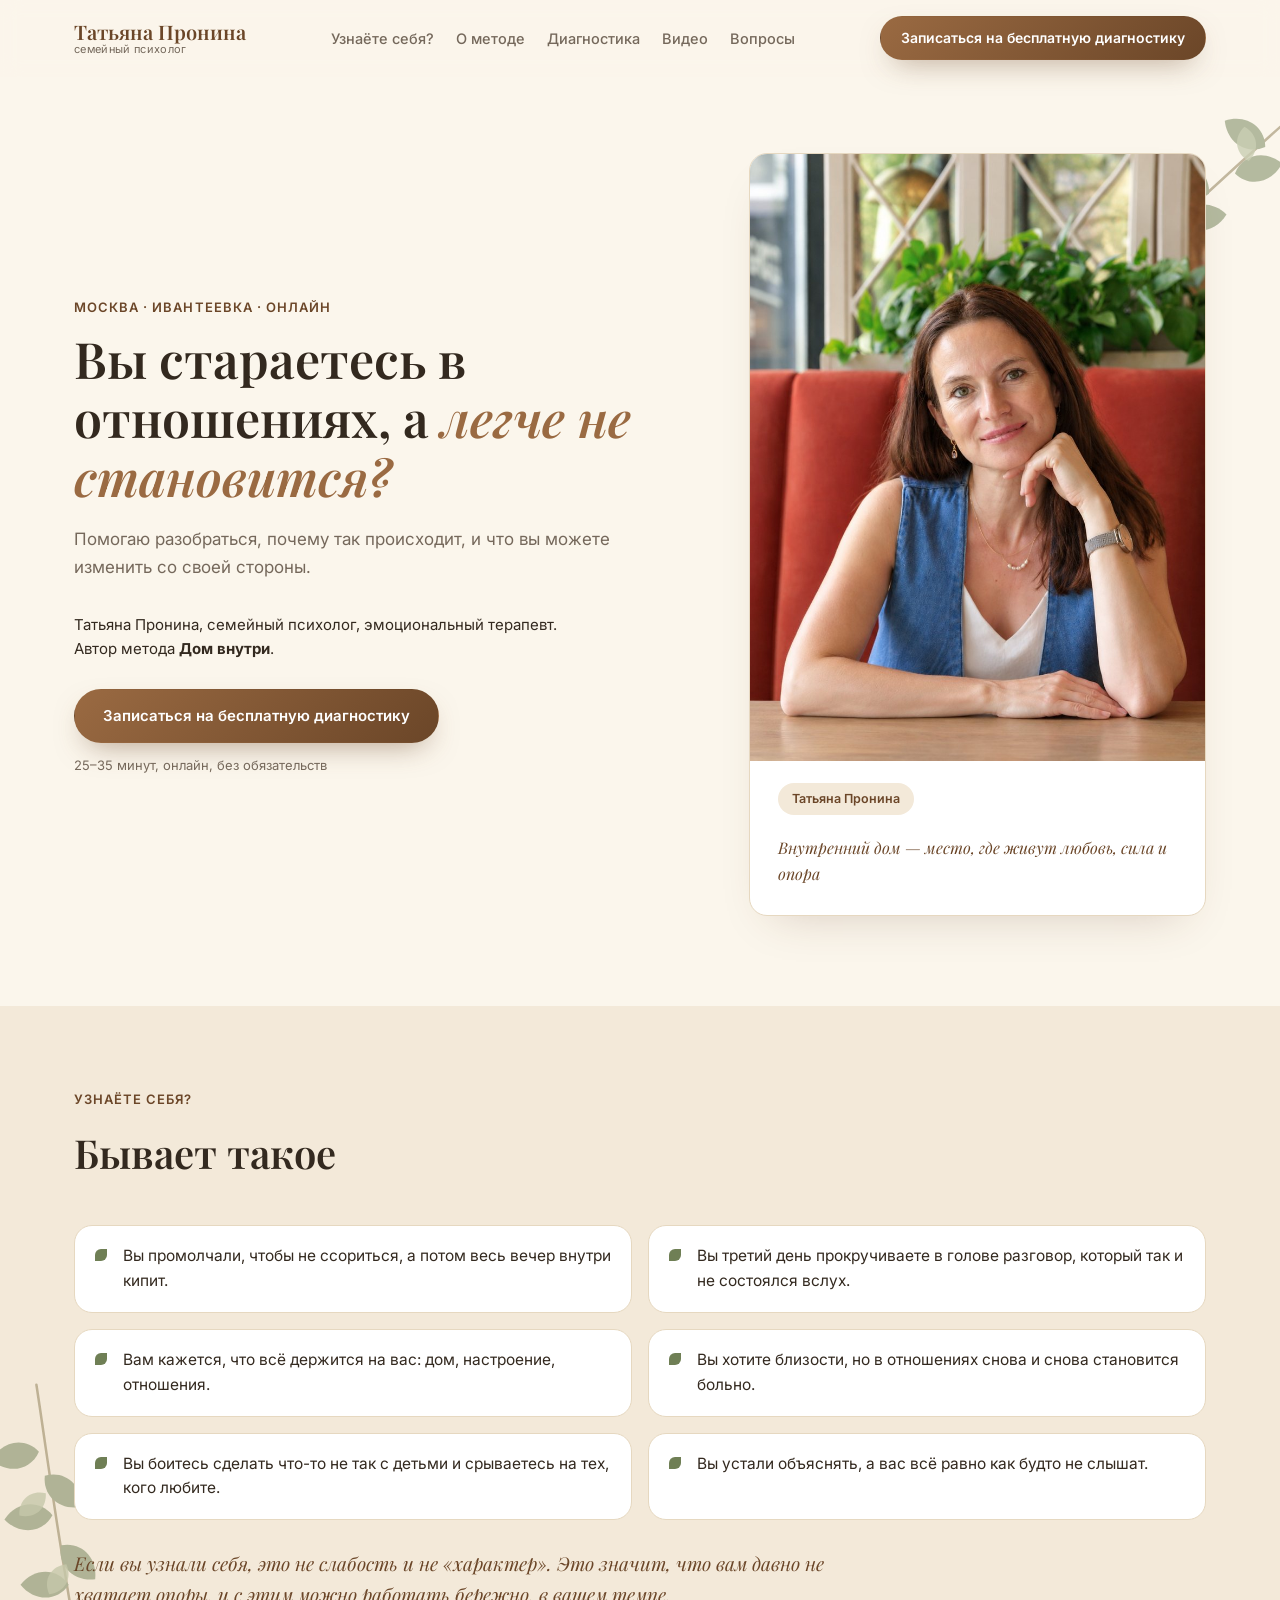
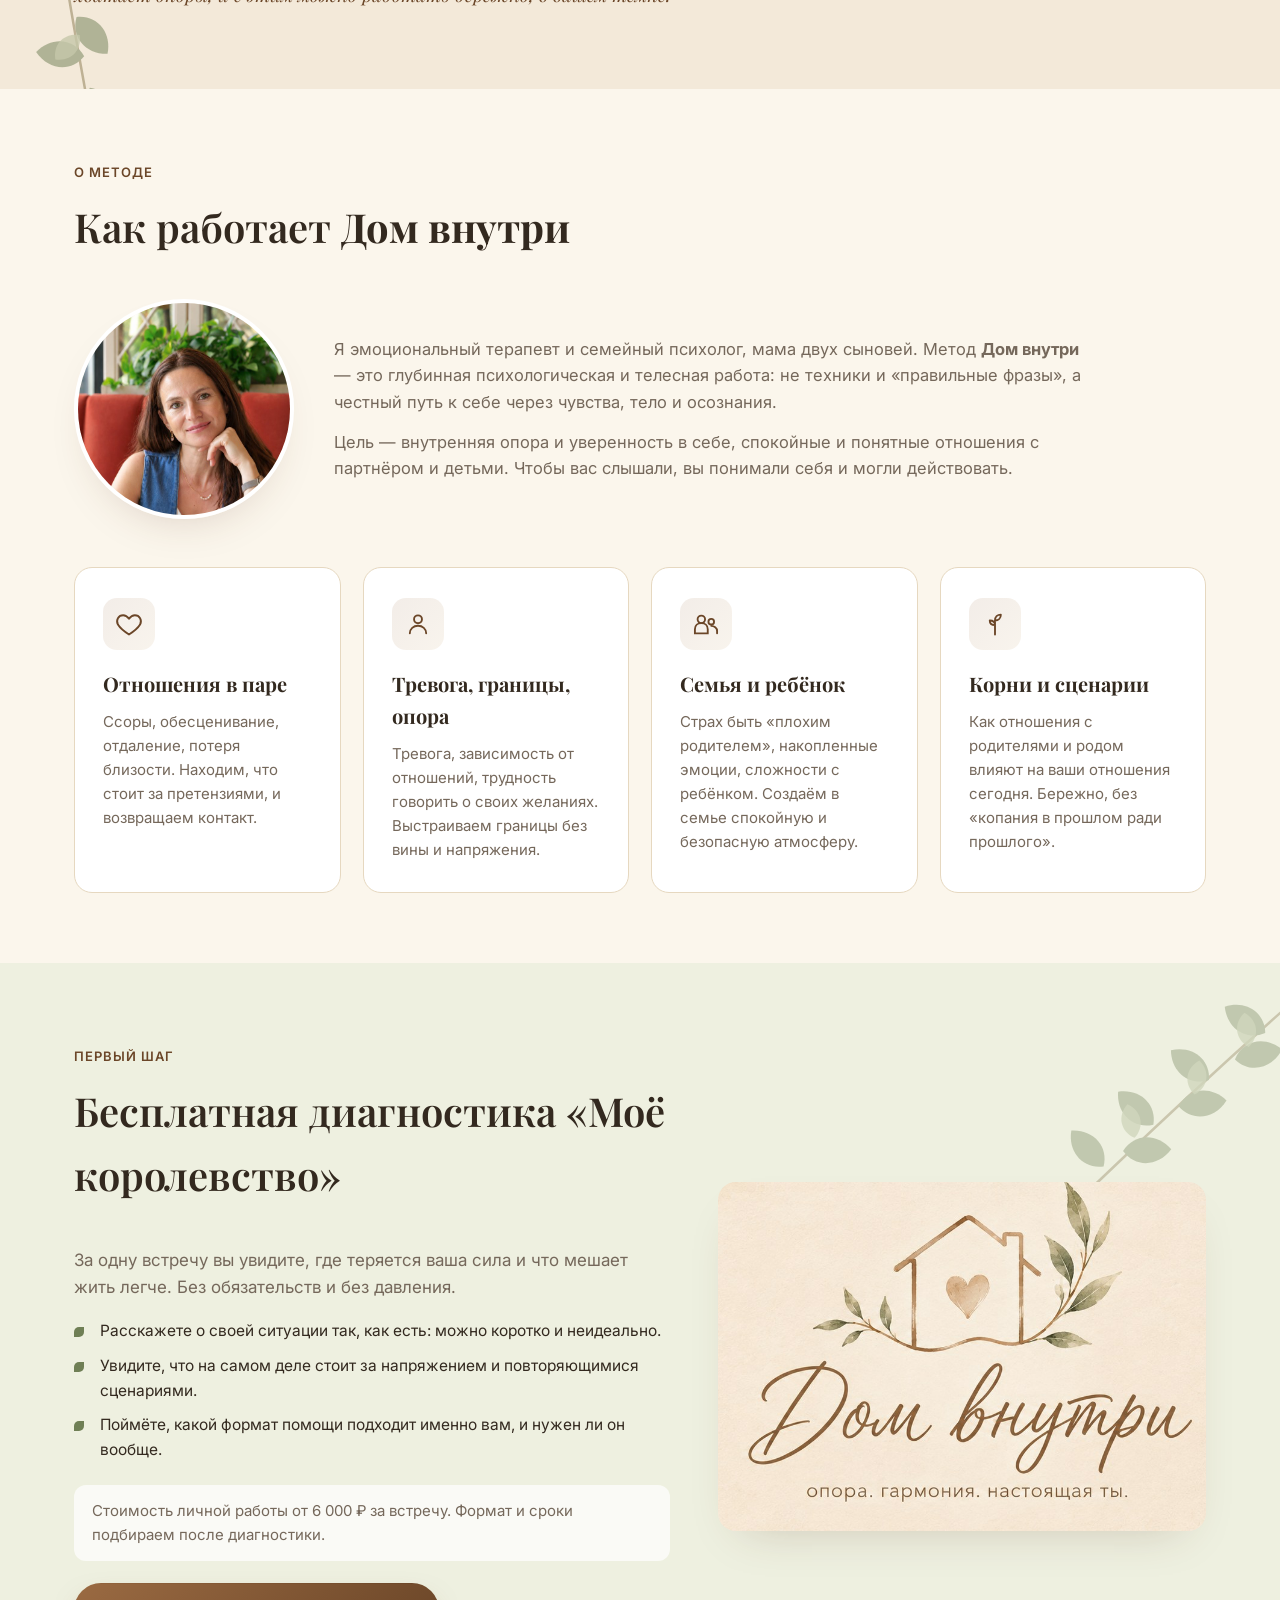
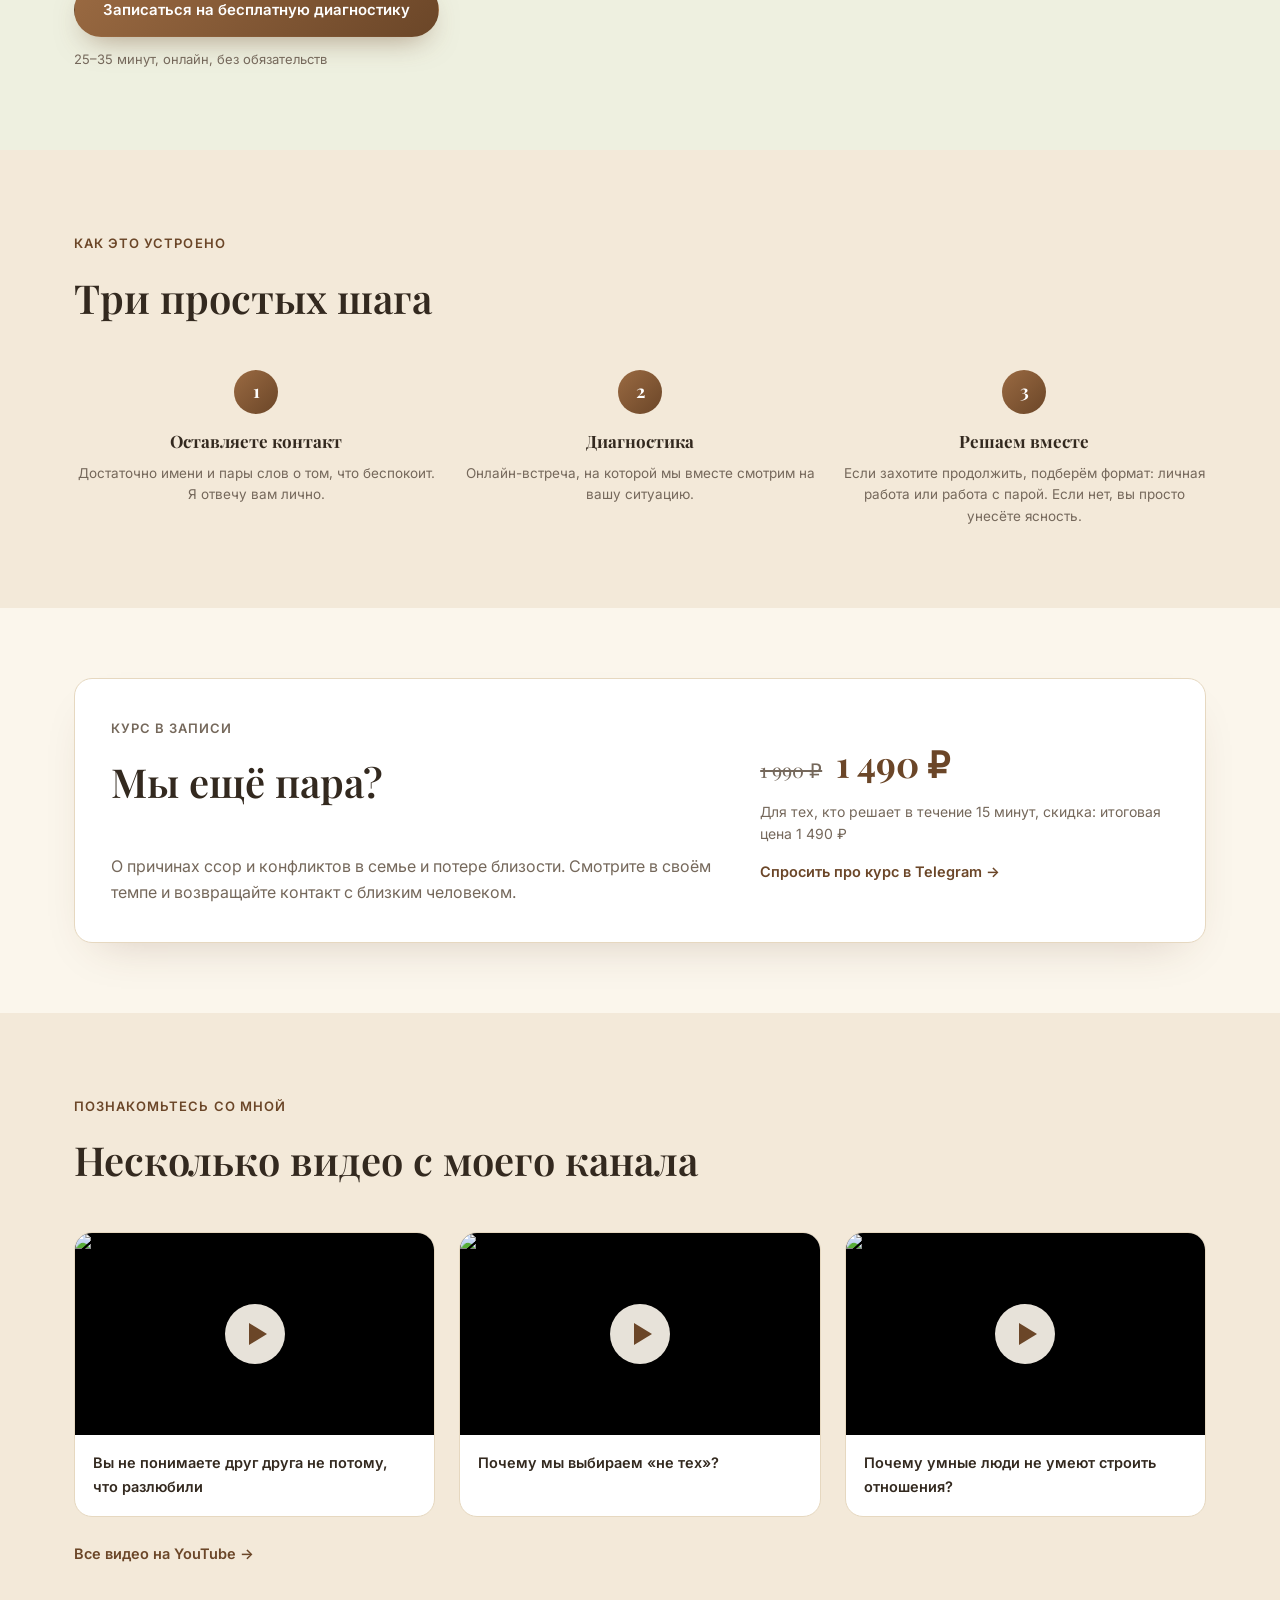
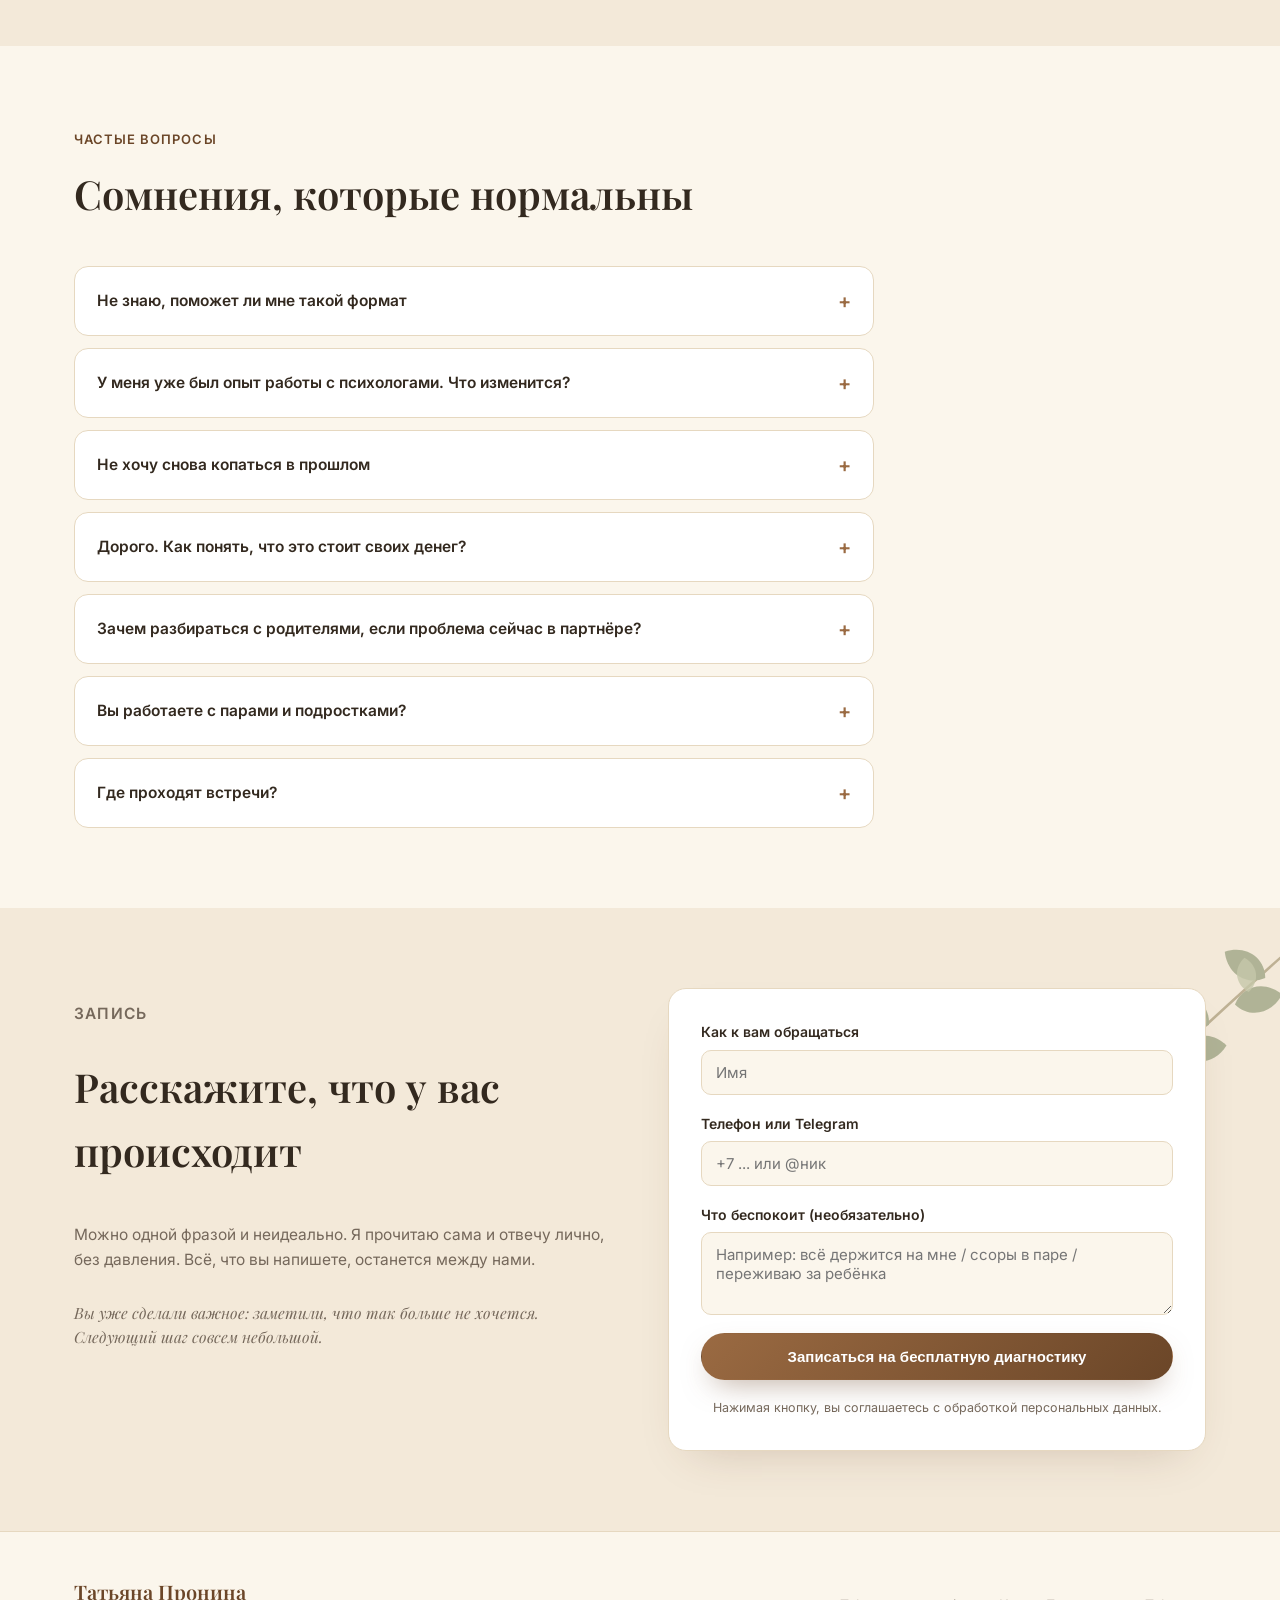
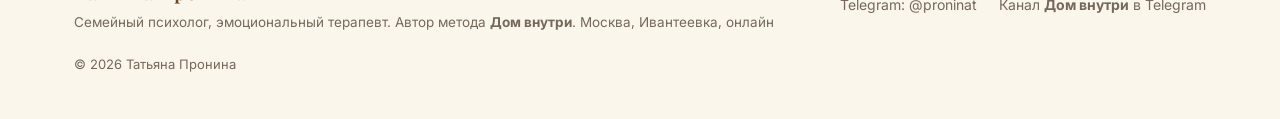
==== commit edc22484: "Правки клиента: фото, фирстиль, бесплатная диагностика, без цен и пакетов, видео" ====
--- a/index.html
+++ b/index.html
@@ -3,8 +3,8 @@
 <head>
 <meta charset="UTF-8">
 <meta name="viewport" content="width=device-width, initial-scale=1.0">
-<title>Татьяна Пронина — эмоциональный терапевт | Метод «Дом внутри»</title>
-<meta name="description" content="Эмоциональный терапевт Татьяна Пронина. Помогаю взрослым, выросшим без отца или отцовской поддержки, и семейным парам: тревога, зависимость в отношениях, границы, напряжение в семье. Метод «Дом внутри». Москва, Ивантеевка, онлайн.">
+<title>Татьяна Пронина — семейный психолог, эмоциональный терапевт | Дом внутри</title>
+<meta name="description" content="Татьяна Пронина, семейный психолог и эмоциональный терапевт, автор метода Дом внутри. Помогаю разобраться, почему в отношениях не становится легче, и что вы можете изменить. Москва, Ивантеевка, онлайн. Бесплатная диагностика.">
 <link rel="preconnect" href="https://fonts.googleapis.com">
 <link rel="preconnect" href="https://fonts.gstatic.com" crossorigin>
 <link href="https://fonts.googleapis.com/css2?family=Playfair+Display:wght@500;600;700&family=Inter:wght@400;500;600;700;800&display=swap" rel="stylesheet">
@@ -12,27 +12,43 @@
 </head>
 <body>
 
+<svg width="0" height="0" style="position:absolute" aria-hidden="true">
+  <symbol id="branch" viewBox="0 0 200 270">
+    <path d="M18 262C52 200 82 140 154 18" stroke="#8a7a52" stroke-width="2.2" stroke-linecap="round" fill="none"/>
+    <g fill="#6f7f55">
+      <path d="M0 0C10-15 30-15 42 0 30 15 10 15 0 0Z" transform="translate(40 208) rotate(-150)"/>
+      <path d="M0 0C10-15 30-15 42 0 30 15 10 15 0 0Z" transform="translate(52 190) rotate(-20)"/>
+      <path d="M0 0C10-15 30-15 42 0 30 15 10 15 0 0Z" transform="translate(70 160) rotate(-155)"/>
+      <path d="M0 0C10-15 30-15 42 0 30 15 10 15 0 0Z" transform="translate(86 138) rotate(-25)"/>
+      <path d="M0 0C10-15 30-15 42 0 30 15 10 15 0 0Z" transform="translate(104 108) rotate(-160)"/>
+      <path d="M0 0C10-15 30-15 42 0 30 15 10 15 0 0Z" transform="translate(120 84) rotate(-30)"/>
+      <path d="M0 0C10-15 30-15 42 0 30 15 10 15 0 0Z" transform="translate(138 54) rotate(-165)"/>
+      <path d="M0 0C10-15 30-15 42 0 30 15 10 15 0 0Z" transform="translate(152 30) rotate(-45)"/>
+      <path d="M0 0C10-15 30-15 42 0 30 15 10 15 0 0Z" transform="translate(154 18) rotate(-80)"/>
+    </g>
+    <g fill="#9aa87c" opacity=".8">
+      <path d="M0 0C8-11 22-11 30 0 22 11 8 11 0 0Z" transform="translate(58 176) rotate(-120)"/>
+      <path d="M0 0C8-11 22-11 30 0 22 11 8 11 0 0Z" transform="translate(96 124) rotate(-100)"/>
+      <path d="M0 0C8-11 22-11 30 0 22 11 8 11 0 0Z" transform="translate(128 70) rotate(-115)"/>
+    </g>
+  </symbol>
+</svg>
+
 <header class="header" id="header">
   <div class="container header__inner">
     <a href="#top" class="logo">
       <span class="logo__main">Татьяна Пронина</span>
-      <span class="logo__suffix">эмоциональный терапевт</span>
+      <span class="logo__suffix">семейный психолог</span>
     </a>
     <nav class="nav" id="nav">
-      <a href="#for-whom">Кому подходит</a>
-      <a href="#method">Метод «Дом внутри»</a>
-      <a href="#services">Услуги</a>
-      <a href="#price">Цены</a>
-      <a href="#process">Как проходит</a>
+      <a href="#recognize">Узнаёте себя?</a>
+      <a href="#method">О методе</a>
+      <a href="#diagnostic">Диагностика</a>
+      <a href="#videos">Видео</a>
       <a href="#faq">Вопросы</a>
-      <a href="#contact">Контакты</a>
     </nav>
     <div class="header__actions">
-      <a href="https://t.me/proninat" target="_blank" rel="noopener" class="header__tg">
-        <svg width="20" height="20" viewBox="0 0 24 24" fill="none"><path d="M22 4L2 12.5l6 2 2 6.5 3-4 5 3.5L22 4z" stroke="currentColor" stroke-width="1.6" stroke-linejoin="round"/></svg>
-        <span>@proninat</span>
-      </a>
-      <a href="#contact" class="btn btn--primary btn--sm">Записаться</a>
+      <a href="#contact" class="btn btn--primary btn--sm">Записаться на бесплатную диагностику</a>
     </div>
     <button class="burger" id="burger" aria-label="Меню">
       <span></span><span></span><span></span>
@@ -43,283 +59,179 @@
 <main id="top">
 
   <!-- HERO -->
-  <section class="hero">
+  <section class="hero deco">
+    <svg class="leaf leaf--tr" aria-hidden="true"><use href="#branch"/></svg>
     <div class="container hero__inner">
       <div class="hero__content">
-        <p class="eyebrow">Эмоциональный терапевт · Москва, Ивантеевка, онлайн</p>
-        <h1>Опора, которой не хватало в детстве, — <span>внутри вас</span></h1>
-        <p class="hero__lead">Помогаю женщинам и мужчинам, выросшим без отца или отцовской поддержки, справиться с тревогой, эмоциональной зависимостью и трудностями с границами — и обрести уверенность и спокойные, устойчивые отношения с партнёром и детьми. Авторский метод «Дом внутри».</p>
+        <p class="eyebrow">Москва · Ивантеевка · онлайн</p>
+        <h1>Вы стараетесь в отношениях, а <span>легче не становится?</span></h1>
+        <p class="hero__lead">Помогаю разобраться, почему так происходит, и что вы можете изменить со своей стороны.</p>
+        <p class="hero__who">Татьяна Пронина, семейный психолог, эмоциональный терапевт. Автор метода <strong>Дом внутри</strong>.</p>
         <div class="hero__cta">
-          <a href="#contact" class="btn btn--primary">Записаться на консультацию</a>
-          <a href="https://t.me/proninat" target="_blank" rel="noopener" class="btn btn--ghost">Написать в Telegram</a>
-        </div>
-        <div class="hero__stats">
-          <div class="stat">
-            <span class="stat__num">3–12</span>
-            <span class="stat__label">месяцев — типичный срок работы</span>
-          </div>
-          <div class="stat">
-            <span class="stat__num">2</span>
-            <span class="stat__label">направления — личная работа и семья</span>
-          </div>
-          <div class="stat">
-            <span class="stat__num">3</span>
-            <span class="stat__label">формата — Москва, Ивантеевка, онлайн</span>
-          </div>
-        </div>
+          <a href="#contact" class="btn btn--primary">Записаться на бесплатную диагностику</a>
+        </div>
+        <p class="hero__note">25–35 минут, онлайн, без обязательств</p>
       </div>
       <div class="hero__card">
-        <div class="hero__art" aria-hidden="true">
-          <svg viewBox="0 0 320 260" fill="none">
-            <ellipse cx="160" cy="236" rx="130" ry="12" fill="#e6c9ab" opacity=".6"/>
-            <path d="M58 118L160 36l102 82" stroke="#854428" stroke-width="7" stroke-linecap="round" stroke-linejoin="round"/>
-            <path d="M78 106v122h164V106" fill="#fffaf4" stroke="#854428" stroke-width="7" stroke-linejoin="round"/>
-            <rect x="196" y="52" width="18" height="38" rx="3" fill="#b0603f"/>
-            <rect x="124" y="150" width="72" height="78" rx="36" fill="#f3d9b8" stroke="#854428" stroke-width="6"/>
-            <path d="M160 214c-18-12-28-22-28-32 0-8 6-13 13-13 6 0 11 3 15 9 4-6 9-9 15-9 7 0 13 5 13 13 0 10-10 20-28 32z" fill="#b0603f"/>
-            <circle cx="106" cy="134" r="6" fill="#c9a46a"/>
-            <circle cx="214" cy="134" r="6" fill="#c9a46a"/>
-          </svg>
-        </div>
+        <img src="images/tatiana-hero.jpg" alt="Татьяна Пронина, семейный психолог" class="hero__card-photo">
         <div class="hero__card-body">
-          <div class="hero__card-badge">Метод «Дом внутри»</div>
-          <ul class="hero__card-list">
-            <li>Глубинная психологическая и телесная работа — не «правильные фразы», а честный путь к себе</li>
-            <li>Работаем с корнем: отношения с отцом и родом влияют на ваши отношения сегодня</li>
-            <li>Для одиночной работы и для пар, которым важно быть хорошими родителями</li>
-          </ul>
-          <div class="hero__card-quote">«Внутренний дом — место, где живут любовь, сила и опора»</div>
-        </div>
-      </div>
-    </div>
-  </section>
-
-  <!-- КОМУ ПОДХОДИТ -->
-  <section class="about" id="for-whom">
-    <div class="container">
-      <p class="section-eyebrow">Кому подходит</p>
-      <h2 class="section-title">С чем ко мне приходят</h2>
+          <div class="hero__card-badge">Татьяна Пронина</div>
+          <div class="hero__card-quote">Внутренний дом — место, где живут любовь, сила и опора</div>
+        </div>
+      </div>
+    </div>
+  </section>
+
+  <!-- УЗНАЁТЕ СЕБЯ -->
+  <section class="recognize deco" id="recognize">
+    <svg class="leaf leaf--bl" aria-hidden="true"><use href="#branch"/></svg>
+    <div class="container">
+      <p class="section-eyebrow">Узнаёте себя?</p>
+      <h2 class="section-title">Бывает такое</h2>
+      <ul class="recognize__list">
+        <li>Вы промолчали, чтобы не ссориться, а потом весь вечер внутри кипит.</li>
+        <li>Вы третий день прокручиваете в голове разговор, который так и не состоялся вслух.</li>
+        <li>Вам кажется, что всё держится на вас: дом, настроение, отношения.</li>
+        <li>Вы хотите близости, но в отношениях снова и снова становится больно.</li>
+        <li>Вы боитесь сделать что-то не так с детьми и срываетесь на тех, кого любите.</li>
+        <li>Вы устали объяснять, а вас всё равно как будто не слышат.</li>
+      </ul>
+      <p class="recognize__care">Если вы узнали себя, это не слабость и не «характер». Это значит, что вам давно не хватает опоры, и с этим можно работать бережно, в вашем темпе.</p>
+    </div>
+  </section>
+
+  <!-- МЕТОД + О ТАТЬЯНЕ -->
+  <section class="about" id="method">
+    <div class="container">
+      <p class="section-eyebrow">О методе</p>
+      <h2 class="section-title">Как работает <strong>Дом внутри</strong></h2>
       <div class="about__intro">
-        <p class="about__text">Я эмоциональный терапевт и семейный психолог, автор метода «Дом внутри», мама двух сыновей. Работаю в двух направлениях, которые часто пересекаются: личная работа с теми, кто вырос без отцовской опоры, и сопровождение семейных пар, которым важно сохранить близость и не передать детям свои страхи и конфликты.</p>
-      </div>
-
+        <img src="images/tatiana-about.jpg" alt="Татьяна Пронина" class="about__photo">
+        <div>
+          <p class="about__text">Я эмоциональный терапевт и семейный психолог, мама двух сыновей. Метод <strong>Дом внутри</strong> — это глубинная психологическая и телесная работа: не техники и «правильные фразы», а честный путь к себе через чувства, тело и осознания.</p>
+          <p class="about__text">Цель — внутренняя опора и уверенность в себе, спокойные и понятные отношения с партнёром и детьми. Чтобы вас слышали, вы понимали себя и могли действовать.</p>
+        </div>
+      </div>
       <div class="audience">
         <div class="audience__card">
-          <span class="audience__tag">Личная работа</span>
-          <h3>Выросли без отца или без надёжной отцовской опоры</h3>
-          <p>Внешне вы справляетесь, но внутри не хватает опоры, и это отражается на отношениях.</p>
-          <ul>
-            <li>тревога и страх потерять отношения</li>
-            <li>эмоциональная зависимость от партнёра</li>
-            <li>трудно говорить о своих желаниях и границах</li>
-            <li>всё приходится контролировать и «тащить на себе»</li>
-            <li>повторяются похожие сценарии с партнёрами</li>
-            <li>трудно сохранять спокойствие с детьми</li>
-          </ul>
+          <div class="audience__icon"><svg width="28" height="28" viewBox="0 0 24 24" fill="none"><path d="M12 21s-7-4.35-9.5-8.5C.5 8.5 3 4.5 7 4.5c2 0 3.5 1 5 3 1.5-2 3-3 5-3 4 0 6.5 4 4.5 8-2.5 4.15-9.5 8.5-9.5 8.5z" stroke="currentColor" stroke-width="1.6" stroke-linejoin="round"/></svg></div>
+          <h3>Отношения в паре</h3>
+          <p>Ссоры, обесценивание, отдаление, потеря близости. Находим, что стоит за претензиями, и возвращаем контакт.</p>
         </div>
         <div class="audience__card">
-          <span class="audience__tag">Семья и пары</span>
-          <h3>Пара в кризисе, связанном с отделением и сложностями с ребёнком</h3>
-          <p>Вам важно быть хорошими родителями и не передавать детям свои страхи и неразрешённые сценарии.</p>
-          <ul>
-            <li>страх быть «плохими родителями» и сделать что-то не так</li>
-            <li>накопленные эмоции, которым негде выходить</li>
-            <li>обесценивание и уколы вместо близости</li>
-            <li>отдаление партнёра как реакция на небезопасность</li>
-            <li>контроль и тревога, дети «зеркалят» динамику пары</li>
-          </ul>
-        </div>
-      </div>
-    </div>
-  </section>
-
-  <!-- МЕТОД -->
-  <section class="method" id="method">
-    <div class="container">
-      <p class="section-eyebrow">Метод «Дом внутри»</p>
-      <h2 class="section-title">Не техники, а путь к внутренней опоре</h2>
-      <p class="method__lead">Отношения с отцом и родом закладывают основу нашего чувства безопасности. Если опоры не хватало, во взрослой жизни её ищут в партнёре, контроле или сверхответственности. Мы строим опору внутри — через чувства, тело и осознания.</p>
-      <div class="method__grid">
-        <div class="method__box method__box--accent">
-          <h3>«При чём здесь отец, если проблема в муже или партнёре?»</h3>
-          <p>Самый частый вопрос. Ответ в том, что с партнёром мы повторяем знакомый с детства сценарий: те же ожидания, ту же тревогу, тот же страх быть брошенным или ненужным.</p>
-          <p>Мы не «копаемся в прошлом» ради прошлого. Мы находим, откуда берётся сегодняшнее напряжение, и меняем его там, где оно началось, — чтобы изменились и отношения в настоящем.</p>
-        </div>
-        <div class="method__box">
-          <h3>Что вы получаете в итоге</h3>
-          <p>Внутреннюю опору и уверенность в себе. Умение говорить о желаниях и границах без вины и страха. Спокойные, понятные, устойчивые отношения с партнёром и детьми.</p>
-          <p>Сроки зависят от запроса: обычно это от 3 до 12 месяцев работы. Вы видите движение уже по ходу — не нужно ждать «в конце».</p>
-        </div>
-      </div>
-    </div>
-  </section>
-
-  <!-- ПРЕИМУЩЕСТВА -->
-  <section class="principles">
-    <div class="container">
-      <p class="section-eyebrow">Как я работаю</p>
-      <h2 class="section-title">Почему это работает</h2>
-      <div class="grid-4">
-        <div class="principle">
-          <div class="principle__icon">
-            <svg width="26" height="26" viewBox="0 0 24 24" fill="none"><path d="M12 21s-7-4.35-9.5-8.5C.5 8.5 3 4.5 7 4.5c2 0 3.5 1 5 3 1.5-2 3-3 5-3 4 0 6.5 4 4.5 8-2.5 4.15-9.5 8.5-9.5 8.5z" stroke="currentColor" stroke-width="1.6" stroke-linejoin="round"/></svg>
-          </div>
-          <h3>Чувства и тело, а не только разговоры</h3>
-          <p>Глубинная психологическая и телесная работа: эмоции, которым негде было выйти, наконец получают выход.</p>
-        </div>
-        <div class="principle">
-          <div class="principle__icon">
-            <svg width="26" height="26" viewBox="0 0 24 24" fill="none"><path d="M12 21c4.97-3.4 8-7.03 8-11a8 8 0 10-16 0c0 3.97 3.03 7.6 8 11z" stroke="currentColor" stroke-width="1.6" stroke-linejoin="round"/><circle cx="12" cy="10" r="2.4" stroke="currentColor" stroke-width="1.6"/></svg>
-          </div>
-          <h3>Корень, а не симптом</h3>
-          <p>Находим источник тревоги и зависимости и работаем с ним, а не просто учим «правильным фразам».</p>
-        </div>
-        <div class="principle">
-          <div class="principle__icon">
-            <svg width="26" height="26" viewBox="0 0 24 24" fill="none"><circle cx="8" cy="8" r="3.2" stroke="currentColor" stroke-width="1.6"/><circle cx="16" cy="8" r="3.2" stroke="currentColor" stroke-width="1.6"/><path d="M8 11.3c-3 0-5.5 2-5.5 5.2V20h11v-3.5c0-3.2-2.5-5.2-5.5-5.2zM16 11.3c3 0 5.5 2 5.5 5.2V20" stroke="currentColor" stroke-width="1.6" stroke-linecap="round"/></svg>
-          </div>
-          <h3>Работа с парой и семьёй</h3>
-          <p>Поддерживаю обоих: укрепляем мужскую и женскую позиции, перераспределяем ответственность в паре.</p>
-        </div>
-        <div class="principle">
-          <div class="principle__icon">
-            <svg width="26" height="26" viewBox="0 0 24 24" fill="none"><rect x="3" y="4" width="18" height="16" rx="2" stroke="currentColor" stroke-width="1.6"/><path d="M3 9h18M8 3v3M16 3v3" stroke="currentColor" stroke-width="1.6" stroke-linecap="round"/></svg>
-          </div>
-          <h3>Удобный формат</h3>
-          <p>Очно в Москве и Ивантеевке или онлайн из любого города. Есть курсы в записи для самостоятельной работы.</p>
-        </div>
-      </div>
-    </div>
-  </section>
-
-  <!-- УСЛУГИ -->
-  <section class="services" id="services">
-    <div class="container">
-      <p class="section-eyebrow">Форматы работы</p>
-      <h2 class="section-title">Услуги</h2>
-
-      <h3 class="services__sub">Консультации и сопровождение</h3>
-      <div class="services-grid">
-        <div class="service service--accent">
-          <span class="service__badge">С чего начать</span>
-          <h3>Начальная консультация</h3>
-          <p>Диагностика запроса: разбираем, что происходит, откуда это идёт и какой формат работы вам подходит.</p>
-          <div class="service__price">6 000 ₽</div>
-          <a href="#contact" class="service__link">Записаться →</a>
-        </div>
-        <div class="service">
-          <h3>Терапевтическая сессия</h3>
-          <p>Глубинная работа с чувствами, телом и сценариями. Разовая встреча под конкретный запрос.</p>
-          <div class="service__price">10 000 ₽</div>
-          <a href="#contact" class="service__link">Записаться →</a>
-        </div>
-        <div class="service">
-          <h3>Консультация подростка</h3>
-          <p>Бережная работа с подростком: тревога, конфликты в семье, трудности с границами и самооценкой.</p>
-          <div class="service__price">5 000 ₽</div>
-          <a href="#contact" class="service__link">Записаться →</a>
-        </div>
-        <div class="service">
-          <h3>Пакет 6 консультаций</h3>
-          <p>Системная работа над запросом: достаточно, чтобы увидеть сценарий и начать его менять.</p>
-          <div class="service__price">42 000 ₽</div>
-          <a href="#contact" class="service__link">Записаться →</a>
-        </div>
-        <div class="service">
-          <h3>Пакет 10 консультаций</h3>
-          <p>Глубокая работа с корнем: отношения с отцом и родом, тревога, зависимость, границы.</p>
-          <div class="service__price">70 000 ₽</div>
-          <a href="#contact" class="service__link">Записаться →</a>
-        </div>
-        <div class="service">
-          <h3>Личное сопровождение</h3>
-          <p>3 месяца регулярной работы и поддержки между встречами. Для тех, кто хочет изменений всерьёз.</p>
-          <div class="service__price">150 000 ₽</div>
-          <a href="#contact" class="service__link">Записаться →</a>
-        </div>
-        <div class="service">
-          <span class="service__badge">Для пар</span>
-          <h3>Семейное сопровождение</h3>
-          <p>3 месяца работы с парой: безопасная атмосфера для ребёнка, близость вместо уколов и обесценивания.</p>
-          <div class="service__price">240 000 ₽</div>
-          <a href="#contact" class="service__link">Записаться →</a>
-        </div>
-      </div>
-
-      <h3 class="services__sub">Курсы и группа</h3>
-      <div class="services-grid">
-        <div class="service">
-          <h3>Курс «Мы ещё пара?»</h3>
-          <p>В записи. Про причины ссор и конфликтов в семье и потерю близости — и как вернуть контакт.</p>
-          <div class="service__price">1 490 ₽</div>
-          <a href="#contact" class="service__link">Получить курс →</a>
-        </div>
-        <div class="service">
-          <h3>Курс «5 шагов к ребёнку»</h3>
-          <p>В записи. Как выстроить тёплый, спокойный контакт с ребёнком и не передать ему свои страхи.</p>
-          <div class="service__price">3 500 ₽</div>
-          <a href="#contact" class="service__link">Получить курс →</a>
-        </div>
-        <div class="service">
-          <h3>Онлайн-группа «Скажи это»</h3>
-          <p>Группа, где учимся говорить о чувствах, желаниях и границах — вслух и без страха.</p>
-          <div class="service__price"><small>Стоимость и набор — по запросу</small></div>
-          <a href="#contact" class="service__link">Узнать о наборе →</a>
-        </div>
-      </div>
-    </div>
-  </section>
-
-  <!-- ПРАЙС -->
-  <section class="price" id="price">
-    <div class="container">
-      <p class="section-eyebrow">Стоимость</p>
-      <h2 class="section-title">Цены</h2>
-      <div class="price__table">
-        <div class="price__row price__row--head">
-          <span>Формат</span><span>Что входит</span><span>Стоимость</span>
-        </div>
-        <div class="price__row"><span>Начальная консультация</span><span>Диагностика запроса, выбор формата работы</span><span>6 000 ₽</span></div>
-        <div class="price__row"><span>Терапевтическая сессия</span><span>Глубинная работа под запрос</span><span>10 000 ₽</span></div>
-        <div class="price__row"><span>Консультация подростка</span><span>Индивидуальная встреча с подростком</span><span>5 000 ₽</span></div>
-        <div class="price__row"><span>Пакет 6 консультаций</span><span>Системная работа над запросом</span><span>42 000 ₽</span></div>
-        <div class="price__row"><span>Пакет 10 консультаций</span><span>Глубокая работа с корнем запроса</span><span>70 000 ₽</span></div>
-        <div class="price__row"><span>Личное сопровождение</span><span>3 месяца работы и поддержка между встречами</span><span>150 000 ₽</span></div>
-        <div class="price__row"><span>Семейное сопровождение</span><span>3 месяца работы с парой</span><span>240 000 ₽</span></div>
-        <div class="price__row"><span>Курс «Мы ещё пара?»</span><span>Запись, самостоятельное прохождение</span><span>1 490 ₽</span></div>
-        <div class="price__row"><span>Курс «5 шагов к ребёнку»</span><span>Запись, самостоятельное прохождение</span><span>3 500 ₽</span></div>
-      </div>
-      <p class="price__note">Не знаете, какой формат выбрать? Начните с консультации: на ней мы вместе поймём, что подходит именно вам.</p>
-    </div>
-  </section>
-
-  <!-- ПРОЦЕСС -->
+          <div class="audience__icon"><svg width="28" height="28" viewBox="0 0 24 24" fill="none"><circle cx="12" cy="8" r="3.4" stroke="currentColor" stroke-width="1.6"/><path d="M5 20c0-3.9 3.1-6.5 7-6.5s7 2.6 7 6.5" stroke="currentColor" stroke-width="1.6" stroke-linecap="round"/></svg></div>
+          <h3>Тревога, границы, опора</h3>
+          <p>Тревога, зависимость от отношений, трудность говорить о своих желаниях. Выстраиваем границы без вины и напряжения.</p>
+        </div>
+        <div class="audience__card">
+          <div class="audience__icon"><svg width="28" height="28" viewBox="0 0 24 24" fill="none"><circle cx="8" cy="8" r="3.2" stroke="currentColor" stroke-width="1.6"/><circle cx="16.5" cy="10" r="2.4" stroke="currentColor" stroke-width="1.6"/><path d="M8 11.3c-3 0-5.5 2-5.5 5.2V20h11v-3.5c0-3.2-2.5-5.2-5.5-5.2zM16.5 13.6c2.4 0 5 1.6 5 4.4V20" stroke="currentColor" stroke-width="1.6" stroke-linecap="round"/></svg></div>
+          <h3>Семья и ребёнок</h3>
+          <p>Страх быть «плохим родителем», накопленные эмоции, сложности с ребёнком. Создаём в семье спокойную и безопасную атмосферу.</p>
+        </div>
+        <div class="audience__card">
+          <div class="audience__icon"><svg width="28" height="28" viewBox="0 0 24 24" fill="none"><path d="M12 21V9M12 9c0-3 2-5 5-5 0 3-2 5-5 5zM12 13c0-2.5-1.8-4-4.5-4 0 2.5 1.8 4 4.5 4z" stroke="currentColor" stroke-width="1.6" stroke-linecap="round" stroke-linejoin="round"/></svg></div>
+          <h3>Корни и сценарии</h3>
+          <p>Как отношения с родителями и родом влияют на ваши отношения сегодня. Бережно, без «копания в прошлом ради прошлого».</p>
+        </div>
+      </div>
+    </div>
+  </section>
+
+  <!-- ДИАГНОСТИКА -->
+  <section class="diag deco" id="diagnostic">
+    <svg class="leaf leaf--tr leaf--soft" aria-hidden="true"><use href="#branch"/></svg>
+    <div class="container diag__inner">
+      <div class="diag__text">
+        <p class="section-eyebrow">Первый шаг</p>
+        <h2 class="section-title">Бесплатная диагностика «Моё королевство»</h2>
+        <p class="diag__lead">За одну встречу вы увидите, где теряется ваша сила и что мешает жить легче. Без обязательств и без давления.</p>
+        <ul class="diag__list">
+          <li>Расскажете о своей ситуации так, как есть: можно коротко и неидеально.</li>
+          <li>Увидите, что на самом деле стоит за напряжением и повторяющимися сценариями.</li>
+          <li>Поймёте, какой формат помощи подходит именно вам, и нужен ли он вообще.</li>
+        </ul>
+        <p class="diag__price">Стоимость личной работы от 6 000 ₽ за встречу. Формат и сроки подбираем после диагностики.</p>
+        <a href="#contact" class="btn btn--primary">Записаться на бесплатную диагностику</a>
+        <p class="hero__note">25–35 минут, онлайн, без обязательств</p>
+      </div>
+      <div class="diag__brand">
+        <img src="images/brand-dom.jpg" alt="Дом внутри: опора, гармония, настоящая ты" loading="lazy">
+      </div>
+    </div>
+  </section>
+
+  <!-- КАК ПРОХОДИТ -->
   <section class="process" id="process">
     <div class="container">
       <p class="section-eyebrow">Как это устроено</p>
-      <h2 class="section-title">Процесс работы</h2>
-      <div class="steps">
+      <h2 class="section-title">Три простых шага</h2>
+      <div class="steps steps--3">
         <div class="step">
           <div class="step__num">1</div>
-          <h3>Заявка</h3>
-          <p>Оставляете заявку на сайте или пишете в Telegram.</p>
+          <h3>Оставляете контакт</h3>
+          <p>Достаточно имени и пары слов о том, что беспокоит. Я отвечу вам лично.</p>
         </div>
         <div class="step">
           <div class="step__num">2</div>
-          <h3>Начальная консультация</h3>
-          <p>Диагностика: что происходит, откуда это идёт и какой формат работы вам подходит.</p>
+          <h3>Диагностика</h3>
+          <p>Онлайн-встреча, на которой мы вместе смотрим на вашу ситуацию.</p>
         </div>
         <div class="step">
           <div class="step__num">3</div>
-          <h3>Пакет или сопровождение</h3>
-          <p>Выбираем формат: пакет консультаций, личное или семейное сопровождение.</p>
-        </div>
-        <div class="step">
-          <div class="step__num">4</div>
-          <h3>Внутренняя опора</h3>
-          <p>За 3–12 месяцев вы получаете уверенность, понятные границы и спокойные отношения.</p>
-        </div>
-      </div>
+          <h3>Решаем вместе</h3>
+          <p>Если захотите продолжить, подберём формат: личная работа или работа с парой. Если нет, вы просто унесёте ясность.</p>
+        </div>
+      </div>
+    </div>
+  </section>
+
+  <!-- КУРС -->
+  <section class="course" id="course">
+    <div class="container">
+      <div class="course__card">
+        <div class="course__text">
+          <p class="section-eyebrow">Курс в записи</p>
+          <h2 class="section-title">Мы ещё пара?</h2>
+          <p>О причинах ссор и конфликтов в семье и потере близости. Смотрите в своём темпе и возвращайте контакт с близким человеком.</p>
+        </div>
+        <div class="course__offer">
+          <div class="course__price"><s>1 990 ₽</s><strong>1 490 ₽</strong></div>
+          <p class="course__promo">Для тех, кто решает в течение 15 минут, скидка: итоговая цена 1 490 ₽</p>
+          <a href="https://t.me/proninat" target="_blank" rel="noopener" class="service__link">Спросить про курс в Telegram →</a>
+        </div>
+      </div>
+    </div>
+  </section>
+
+  <!-- ВИДЕО -->
+  <section class="videos" id="videos">
+    <div class="container">
+      <p class="section-eyebrow">Познакомьтесь со мной</p>
+      <h2 class="section-title">Несколько видео с моего канала</h2>
+      <div class="video-grid">
+        <div class="video" data-yt="nDV8FV7B_VM">
+          <button class="video__btn" aria-label="Смотреть видео">
+            <img src="https://i.ytimg.com/vi/nDV8FV7B_VM/hqdefault.jpg" alt="Вы не понимаете друг друга не потому, что разлюбили" loading="lazy">
+            <span class="video__play"></span>
+          </button>
+          <p>Вы не понимаете друг друга не потому, что разлюбили</p>
+        </div>
+        <div class="video" data-yt="klHUBMBTLms">
+          <button class="video__btn" aria-label="Смотреть видео">
+            <img src="https://i.ytimg.com/vi/klHUBMBTLms/hqdefault.jpg" alt="Почему мы выбираем не тех" loading="lazy">
+            <span class="video__play"></span>
+          </button>
+          <p>Почему мы выбираем «не тех»?</p>
+        </div>
+        <div class="video" data-yt="5DJBckwEMLk">
+          <button class="video__btn" aria-label="Смотреть видео">
+            <img src="https://i.ytimg.com/vi/5DJBckwEMLk/hqdefault.jpg" alt="Почему умные люди не умеют строить отношения" loading="lazy">
+            <span class="video__play"></span>
+          </button>
+          <p>Почему умные люди не умеют строить отношения?</p>
+        </div>
+      </div>
+      <p class="videos__more"><a href="https://youtube.com/@proninat" target="_blank" rel="noopener" class="service__link">Все видео на YouTube →</a></p>
     </div>
   </section>
 
@@ -330,70 +242,62 @@
       <h2 class="section-title">Сомнения, которые нормальны</h2>
       <div class="faq__list">
         <details class="faq__item">
-          <summary>Зачем разбираться с отцом, если проблема сейчас в партнёре?</summary>
-          <p>Потому что с партнёром мы часто повторяем то, что знаем с детства: те же ожидания, тот же страх потери. Мы не копаемся в прошлом ради прошлого, а находим источник сегодняшнего напряжения и меняем его там, где оно началось. Тогда меняются и отношения в настоящем.</p>
+          <summary>Не знаю, поможет ли мне такой формат</summary>
+          <p>Именно для этого есть диагностика: за одну встречу видно, что происходит и подходит ли вам такой путь. Она бесплатная и ни к чему не обязывает. Если вам подойдёт другая помощь, я так и скажу.</p>
         </details>
         <details class="faq__item">
           <summary>У меня уже был опыт работы с психологами. Что изменится?</summary>
-          <p>Если раньше вы работали на уровне понимания и разговоров, но ощущение опоры не появилось, значит, не хватало глубины. Метод «Дом внутри» соединяет психологическую и телесную работу: меняется не только то, что вы знаете о себе, но и то, что вы чувствуете.</p>
+          <p>Если раньше работа шла на уровне разговоров и понимания, но ощущение опоры не появилось, значит, не хватало глубины. Метод <strong>Дом внутри</strong> соединяет психологическую и телесную работу: меняется не только то, что вы знаете о себе, но и то, что вы чувствуете.</p>
         </details>
         <details class="faq__item">
           <summary>Не хочу снова копаться в прошлом</summary>
-          <p>Мы не возвращаемся в прошлое ради боли. Прошлое важно ровно настолько, насколько оно влияет на вас сейчас. Темп задаёте вы, никто не заставляет проживать больше, чем вы готовы.</p>
+          <p>Мы не возвращаемся в прошлое ради боли. Оно важно ровно настолько, насколько влияет на вас сейчас. Темп задаёте вы, и никто не заставит проживать больше, чем вы готовы.</p>
         </details>
         <details class="faq__item">
           <summary>Дорого. Как понять, что это стоит своих денег?</summary>
-          <p>Начните с начальной консультации (6 000 ₽): за одну встречу вы увидите, что происходит и подходит ли вам такой формат. Дальше можно выбрать пакет консультаций, он выходит выгоднее разовых сессий, или курс в записи от 1 490 ₽.</p>
-        </details>
-        <details class="faq__item">
-          <summary>Не знаю, поможет ли мне именно такой формат</summary>
-          <p>Именно для этого есть начальная консультация: мы вместе определяем запрос и подбираем формат. Если подойдёт курс в записи или группа вместо индивидуальной работы, я так и скажу.</p>
+          <p>Поэтому первый шаг бесплатный: вы сначала увидите, что происходит, и только потом решите, нужна ли вам дальнейшая работа. Формат и сроки мы подбираем после диагностики, под вашу ситуацию.</p>
+        </details>
+        <details class="faq__item">
+          <summary>Зачем разбираться с родителями, если проблема сейчас в партнёре?</summary>
+          <p>Потому что в близких отношениях мы часто повторяем то, что знаем с детства: те же ожидания, тот же страх потери. Мы находим источник сегодняшнего напряжения и меняем его там, где оно началось. Тогда меняются и отношения в настоящем.</p>
         </details>
         <details class="faq__item">
           <summary>Вы работаете с парами и подростками?</summary>
-          <p>Да. Есть семейное сопровождение на 3 месяца для пар и отдельная консультация для подростков. Часто пара приходит из-за сложностей с ребёнком, и мы работаем с динамикой между партнёрами, потому что дети её «зеркалят».</p>
+          <p>Да. Работаю с парами, с семьями, у которых сложности с ребёнком, и с подростками. Часто пара приходит из-за ребёнка, и мы смотрим на динамику между партнёрами: дети её «зеркалят».</p>
         </details>
         <details class="faq__item">
           <summary>Где проходят встречи?</summary>
-          <p>Очно в Москве и Ивантеевке (Московская область), а также онлайн из любого города.</p>
-        </details>
-        <details class="faq__item">
-          <summary>Как записаться?</summary>
-          <p>Оставьте заявку в форме ниже или напишите напрямую в Telegram: @proninat.</p>
+          <p>Диагностика проходит онлайн. Дальше работаем онлайн из любого города или очно в Москве и Ивантеевке.</p>
         </details>
       </div>
     </div>
   </section>
 
   <!-- ФОРМА -->
-  <section class="form-section" id="contact">
+  <section class="form-section deco" id="contact">
+    <svg class="leaf leaf--tr" aria-hidden="true"><use href="#branch"/></svg>
     <div class="container form-section__inner">
       <div class="form-section__text">
         <p class="section-eyebrow">Запись</p>
-        <h2 class="section-title">Сделайте первый шаг к опоре</h2>
-        <p>Расскажите коротко о своей ситуации: отвечу лично и подскажу, с чего лучше начать.</p>
-        <div class="form-section__contacts">
-          <a href="https://t.me/proninat" target="_blank" rel="noopener" class="contact-card">
-            <svg width="22" height="22" viewBox="0 0 24 24" fill="none"><path d="M22 4L2 12.5l6 2 2 6.5 3-4 5 3.5L22 4z" stroke="currentColor" stroke-width="1.6" stroke-linejoin="round"/></svg>
-            <span>@proninat</span>
-          </a>
-        </div>
+        <h2 class="section-title">Расскажите, что у вас происходит</h2>
+        <p>Можно одной фразой и неидеально. Я прочитаю сама и отвечу лично, без давления. Всё, что вы напишете, останется между нами.</p>
+        <p class="form-section__care">Вы уже сделали важное: заметили, что так больше не хочется. Следующий шаг совсем небольшой.</p>
       </div>
       <form class="form" id="leadForm">
         <input type="text" name="_gotcha" style="display:none" tabindex="-1" autocomplete="off">
         <label>
-          <span>Имя</span>
-          <input type="text" name="name" placeholder="Как к вам обращаться" required>
+          <span>Как к вам обращаться</span>
+          <input type="text" name="name" placeholder="Имя" required>
         </label>
         <label>
-          <span>Телефон</span>
-          <input type="tel" name="phone" placeholder="+7 (___) ___-__-__" required>
+          <span>Телефон или Telegram</span>
+          <input type="text" name="contact" placeholder="+7 ... или @ник" required>
         </label>
         <label>
-          <span>С чем хотите поработать</span>
-          <textarea name="comment" rows="3" placeholder="Например: тревога в отношениях / напряжение в семье / сложности с ребёнком"></textarea>
+          <span>Что беспокоит (необязательно)</span>
+          <textarea name="comment" rows="3" placeholder="Например: всё держится на мне / ссоры в паре / переживаю за ребёнка"></textarea>
         </label>
-        <button type="submit" class="btn btn--primary btn--block">Отправить заявку</button>
+        <button type="submit" class="btn btn--primary btn--block">Записаться на бесплатную диагностику</button>
         <p class="form__hint">Нажимая кнопку, вы соглашаетесь с обработкой персональных данных.</p>
       </form>
     </div>
@@ -405,24 +309,17 @@
   <div class="container footer__inner">
     <div class="footer__brand">
       <span class="logo__main">Татьяна Пронина</span>
-      <p>Эмоциональный терапевт, семейный психолог. Автор метода «Дом внутри». Москва, Ивантеевка, онлайн</p>
+      <p>Семейный психолог, эмоциональный терапевт. Автор метода <strong>Дом внутри</strong>. Москва, Ивантеевка, онлайн</p>
     </div>
     <div class="footer__links">
       <a href="https://t.me/proninat" target="_blank" rel="noopener">Telegram: @proninat</a>
-      <a href="https://t.me/talksimply" target="_blank" rel="noopener">Канал: t.me/talksimply</a>
-      <a href="https://t.me/mamymal4ikov" target="_blank" rel="noopener">Для мам мальчиков: t.me/mamymal4ikov</a>
-      <a href="https://vk.com/proninat" target="_blank" rel="noopener">ВКонтакте: vk.com/proninat</a>
-      <a href="https://youtube.com/@proninat" target="_blank" rel="noopener">YouTube: @proninat</a>
+      <a href="https://t.me/talksimply" target="_blank" rel="noopener">Канал <strong>Дом внутри</strong> в Telegram</a>
     </div>
     <div class="footer__copy">
       <span>© <span id="year"></span> Татьяна Пронина</span>
     </div>
   </div>
 </footer>
-
-<a href="https://t.me/proninat" target="_blank" rel="noopener" class="fab" aria-label="Написать в Telegram">
-  <svg width="26" height="26" viewBox="0 0 24 24" fill="none"><path d="M22 4L2 12.5l6 2 2 6.5 3-4 5 3.5L22 4z" stroke="currentColor" stroke-width="1.7" stroke-linejoin="round"/></svg>
-</a>
 
 <script src="script.js"></script>
 </body>
--- a/styles.css
+++ b/styles.css
@@ -1,13 +1,15 @@
 :root {
-  --bg: #fcf8f3;
-  --bg-alt: #f5ede3;
+  --bg: #fbf6ec;
+  --bg-alt: #f3e9d9;
   --surface: #ffffff;
   --ink: #33291f;
   --ink-soft: #75685b;
-  --accent: #b0603f;
-  --accent-dark: #854428;
+  --accent: #9a6a42;
+  --accent-dark: #6b4628;
   --gold: #c9a46a;
-  --border: #eadfd1;
+  --leaf: #6f7f55;
+  --leaf-soft: #eef0e0;
+  --border: #e6d8c0;
   --shadow: 0 20px 45px -25px rgba(90, 50, 30, 0.25);
   --radius: 18px;
   --font-head: 'Playfair Display', serif;
@@ -63,15 +65,15 @@
 .btn--primary {
   background: linear-gradient(135deg, var(--accent), var(--accent-dark));
   color: #fff;
-  box-shadow: 0 12px 30px -12px rgba(133, 68, 40, 0.55);
-}
-.btn--primary:hover { transform: translateY(-2px); box-shadow: 0 16px 36px -12px rgba(133, 68, 40, 0.6); }
+  box-shadow: 0 12px 30px -12px rgba(107,70,40, 0.55);
+}
+.btn--primary:hover { transform: translateY(-2px); box-shadow: 0 16px 36px -12px rgba(107,70,40, 0.6); }
 .btn--ghost {
   background: transparent;
   border-color: var(--accent);
   color: var(--accent-dark);
 }
-.btn--ghost:hover { background: rgba(176, 96, 63, 0.08); }
+.btn--ghost:hover { background: rgba(154,106,66, 0.08); }
 .btn--sm { padding: 10px 20px; font-size: 14px; }
 .btn--block { width: 100%; }
 
@@ -80,7 +82,7 @@
   position: sticky;
   top: 0;
   z-index: 100;
-  background: rgba(252, 248, 243, 0.9);
+  background: rgba(251,246,236, 0.9);
   backdrop-filter: blur(10px);
   border-bottom: 1px solid transparent;
   transition: border-color 0.2s ease, box-shadow 0.2s ease;
@@ -200,7 +202,7 @@
   border: 4px solid var(--surface);
 }
 .about__text { font-size: 16.5px; color: var(--ink-soft); max-width: 760px; margin-bottom: 0; }
-.audience { display: grid; grid-template-columns: 1fr 1fr; gap: 28px; }
+.audience { display: grid; grid-template-columns: repeat(4, 1fr); gap: 22px; }
 .audience__card {
   background: var(--surface);
   border-radius: var(--radius);
@@ -210,7 +212,7 @@
 .audience__icon {
   width: 52px; height: 52px;
   border-radius: 14px;
-  background: linear-gradient(135deg, rgba(176,96,63,0.12), rgba(201,164,106,0.12));
+  background: linear-gradient(135deg, rgba(154,106,66,0.12), rgba(201,164,106,0.12));
   color: var(--accent-dark);
   display: flex; align-items: center; justify-content: center;
   margin-bottom: 18px;
@@ -398,7 +400,7 @@
   background: linear-gradient(135deg, var(--accent), var(--accent-dark));
   color: #fff;
   display: flex; align-items: center; justify-content: center;
-  box-shadow: 0 14px 30px -10px rgba(133, 68, 40, 0.6);
+  box-shadow: 0 14px 30px -10px rgba(107,70,40, 0.6);
   z-index: 90;
   transition: transform 0.2s ease;
 }
@@ -422,7 +424,7 @@
 .method__box h3 { font-family: var(--font-head); font-size: 20px; margin-bottom: 12px; }
 .method__box p { font-size: 15px; color: var(--ink-soft); margin-bottom: 10px; }
 .method__box p:last-child { margin-bottom: 0; }
-.method__box--accent { background: linear-gradient(160deg, #fbefe2, #f6e2cf); border-color: #ecd2b8; }
+.method__box--accent { background: linear-gradient(160deg, #eef0e0, #e6ebd2); border-color: #d3dbb8; }
 .method__box--accent h3 { color: var(--accent-dark); }
 
 /* SERVICES GRID */
@@ -430,6 +432,72 @@
 .services__sub { font-family: var(--font-head); font-size: 22px; margin: 44px 0 20px; color: var(--accent-dark); }
 .services__sub:first-of-type { margin-top: 0; }
 .service__price small { font-family: var(--font-body); font-size: 13px; font-weight: 500; color: var(--ink-soft); }
+
+/* DECOR */
+@media (max-width: 820px) { .header__actions .btn { display: none; } .header__inner { gap: 12px; } }
+.hero__inner > *, .diag__inner > *, .course__card > *, .form-section__inner > * { min-width: 0; }
+.btn { white-space: normal; text-align: center; }
+strong { font-weight: 700; }
+.deco { position: relative; overflow: hidden; }
+.deco > .container { position: relative; z-index: 1; }
+.leaf { position: absolute; width: 230px; height: 310px; pointer-events: none; opacity: .5; z-index: 0; }
+.leaf--tr { top: -10px; right: -30px; transform: rotate(18deg); }
+.leaf--bl { bottom: -20px; left: -40px; transform: rotate(-160deg) scaleX(-1); }
+.leaf--soft { opacity: .35; }
+.hero__who { font-size: 15px; color: var(--ink); margin-bottom: 28px; max-width: 520px; }
+.hero__note { font-size: 13px; color: var(--ink-soft); margin-top: 12px; }
+.hero__cta { margin-bottom: 0; }
+.hero__card-body { padding: 22px 28px 28px; }
+.hero__card-quote { border-top: none; padding-top: 0; }
+
+.recognize { padding: 80px 0; background: var(--bg-alt); }
+.recognize__list { display: grid; grid-template-columns: 1fr 1fr; gap: 16px; margin: 24px 0 28px; }
+.recognize__list li { background: var(--surface); border: 1px solid var(--border); border-radius: var(--radius); padding: 18px 20px 18px 48px; position: relative; font-size: 15.5px; }
+.recognize__list li::before { content: ""; position: absolute; left: 20px; top: 23px; width: 12px; height: 12px; border-radius: 50% 0 50% 0; background: var(--leaf); }
+.recognize__care { font-family: var(--font-head); font-style: italic; font-size: 19px; color: var(--accent-dark); max-width: 760px; }
+
+.about { background: var(--bg); }
+.about__text + .about__text { margin-top: 14px; }
+
+.diag { padding: 80px 0; background: var(--leaf-soft); }
+.diag__inner { display: grid; grid-template-columns: 1.1fr .9fr; gap: 48px; align-items: center; }
+.diag__lead { font-size: 17px; color: var(--ink-soft); margin-bottom: 18px; }
+.diag__list { display: flex; flex-direction: column; gap: 10px; margin-bottom: 22px; }
+.diag__list li { position: relative; padding-left: 26px; font-size: 15.5px; }
+.diag__list li::before { content: ""; position: absolute; left: 0; top: 8px; width: 10px; height: 10px; border-radius: 50% 0 50% 0; background: var(--leaf); }
+.diag__price { font-size: 15px; color: var(--ink-soft); background: rgba(255,255,255,.7); border-radius: 12px; padding: 14px 18px; margin-bottom: 22px; }
+.diag__brand img { width: 100%; border-radius: var(--radius); box-shadow: var(--shadow); }
+
+.steps--3 { grid-template-columns: repeat(3, 1fr); }
+
+.course { padding: 70px 0; }
+.course__card { display: grid; grid-template-columns: 1.2fr .8fr; gap: 36px; align-items: center; background: var(--surface); border: 1px solid var(--border); border-radius: var(--radius); padding: 36px; box-shadow: var(--shadow); }
+.course__text p { color: var(--ink-soft); }
+.course__price { font-family: var(--font-head); display: flex; align-items: baseline; gap: 14px; margin-bottom: 8px; }
+.course__price s { font-size: 20px; color: var(--ink-soft); }
+.course__price strong { font-size: 36px; color: var(--accent-dark); }
+.course__promo { font-size: 14px; color: var(--ink-soft); margin-bottom: 14px; }
+
+.videos { padding: 80px 0; background: var(--bg-alt); }
+.video-grid { display: grid; grid-template-columns: repeat(3, 1fr); gap: 24px; }
+.video { background: var(--surface); border: 1px solid var(--border); border-radius: var(--radius); overflow: hidden; }
+.video__btn { position: relative; display: block; width: 100%; aspect-ratio: 16 / 9; border: 0; padding: 0; cursor: pointer; background: #000; }
+.video__btn img, .video iframe { width: 100%; height: 100%; object-fit: cover; display: block; border: 0; }
+.video iframe { aspect-ratio: 16 / 9; }
+.video__play { position: absolute; left: 50%; top: 50%; width: 60px; height: 60px; margin: -30px 0 0 -30px; border-radius: 50%; background: rgba(251,246,236,.92); }
+.video__play::after { content: ""; position: absolute; left: 24px; top: 19px; border-left: 18px solid var(--accent-dark); border-top: 11px solid transparent; border-bottom: 11px solid transparent; }
+.video p { padding: 16px 18px 18px; font-size: 14.5px; font-weight: 600; }
+.videos__more { margin-top: 24px; }
+
+.form-section__care { font-family: var(--font-head); font-style: italic; color: var(--accent-dark); margin-top: 18px; }
+
+@media (max-width: 900px) {
+  .recognize__list { grid-template-columns: 1fr; }
+  .diag__inner, .course__card { grid-template-columns: 1fr; }
+  .video-grid { grid-template-columns: 1fr; }
+  .steps--3 { grid-template-columns: 1fr; }
+  .course__card { padding: 26px; }
+}
 
 /* REVEAL */
 .reveal { opacity: 0; transform: translateY(18px); transition: opacity 0.6s ease, transform 0.6s ease; }
@@ -462,7 +530,7 @@
   .grid-4 { grid-template-columns: repeat(2, 1fr); }
   .grid-3 { grid-template-columns: 1fr; max-width: 420px; }
   .service--accent { transform: none; }
-  .audience { grid-template-columns: 1fr; }
+  .audience { grid-template-columns: 1fr 1fr; }
   .steps { grid-template-columns: repeat(2, 1fr); }
   .about__intro { flex-direction: column; text-align: center; }
   .form-section__inner { grid-template-columns: 1fr; }
@@ -471,10 +539,14 @@
   .price__row--head { display: none; }
 }
 @media (max-width: 560px) {
+  .audience { grid-template-columns: 1fr; }
+  .steps--3 { grid-template-columns: 1fr; }
+  .video-grid { grid-template-columns: 1fr; }
+  .diag__inner, .course__card { grid-template-columns: 1fr; }
+  .leaf { opacity: .3; width: 120px; height: 160px; }
   .services-grid { grid-template-columns: 1fr; }
   .grid-4 { grid-template-columns: 1fr; }
   .steps { grid-template-columns: 1fr; }
-  .header__actions .btn { display: none; }
   .header__inner { gap: 12px; }
   .logo__main { font-size: 18px; }
   .header__tg span { display: none; }
@@ -486,14 +558,16 @@
 
 /* ===== DOC PAGES (материалы/скрипты/презентация/аутрич) ===== */
 .tag { display: inline-block; padding: 6px 14px; border: 1px solid var(--border); border-radius: 999px; font-size: 12.5px; font-weight: 700; color: var(--accent-dark); background: var(--surface); }
-.doc-header { position: sticky; top: 0; z-index: 100; background: rgba(252,248,243,0.92); backdrop-filter: blur(10px); border-bottom: 1px solid var(--border); }
+.doc-header { position: sticky; top: 0; z-index: 100; background: rgba(251,246,236,0.92); backdrop-filter: blur(10px); border-bottom: 1px solid var(--border); }
+.container.doc-bar { max-width: 920px; padding-left: 48px; padding-right: 48px; }
 .doc-bar { display: flex; align-items: center; justify-content: space-between; height: 76px; }
 .doc-bar__actions { display: flex; align-items: center; gap: 14px; }
-.doc-hero { padding: 56px 0 36px; }
+.container.doc-hero, .container.doc-section { max-width: 920px; padding-left: 48px; padding-right: 48px; }
+.doc-hero { padding-top: 56px; padding-bottom: 36px; }
 .doc-hero .tag { margin-bottom: 16px; }
 .doc-hero h1 { font-family: var(--font-head); font-size: 32px; margin-bottom: 14px; color: var(--ink); }
 .doc-hero p { color: var(--ink-soft); font-size: 16px; max-width: 640px; }
-.doc-section { padding: 0 0 70px; }
+.doc-section { padding-top: 0; padding-bottom: 70px; }
 .doc-section h2 { font-family: var(--font-head); font-size: 21px; margin: 0 0 18px; color: var(--accent-dark); }
 .doc-section h2:not(:first-child) { margin-top: 40px; }
 .script-block { background: var(--surface); border: 1px solid var(--border); border-radius: var(--radius); padding: 22px 26px; margin-bottom: 14px; }
@@ -526,6 +600,7 @@
 .footer__bottom { padding: 30px 0; text-align: center; font-size: 13px; color: var(--ink-soft); }
 
 @media (max-width: 900px) {
+  .container.doc-hero, .container.doc-section, .container.doc-bar { padding-left: 32px; padding-right: 32px; }
   .material-grid, .usp-grid, .grid--3 { grid-template-columns: 1fr; }
   .doc-price-row { grid-template-columns: 1fr; gap: 4px; }
   .doc-price-row span:last-child { text-align: left; }
